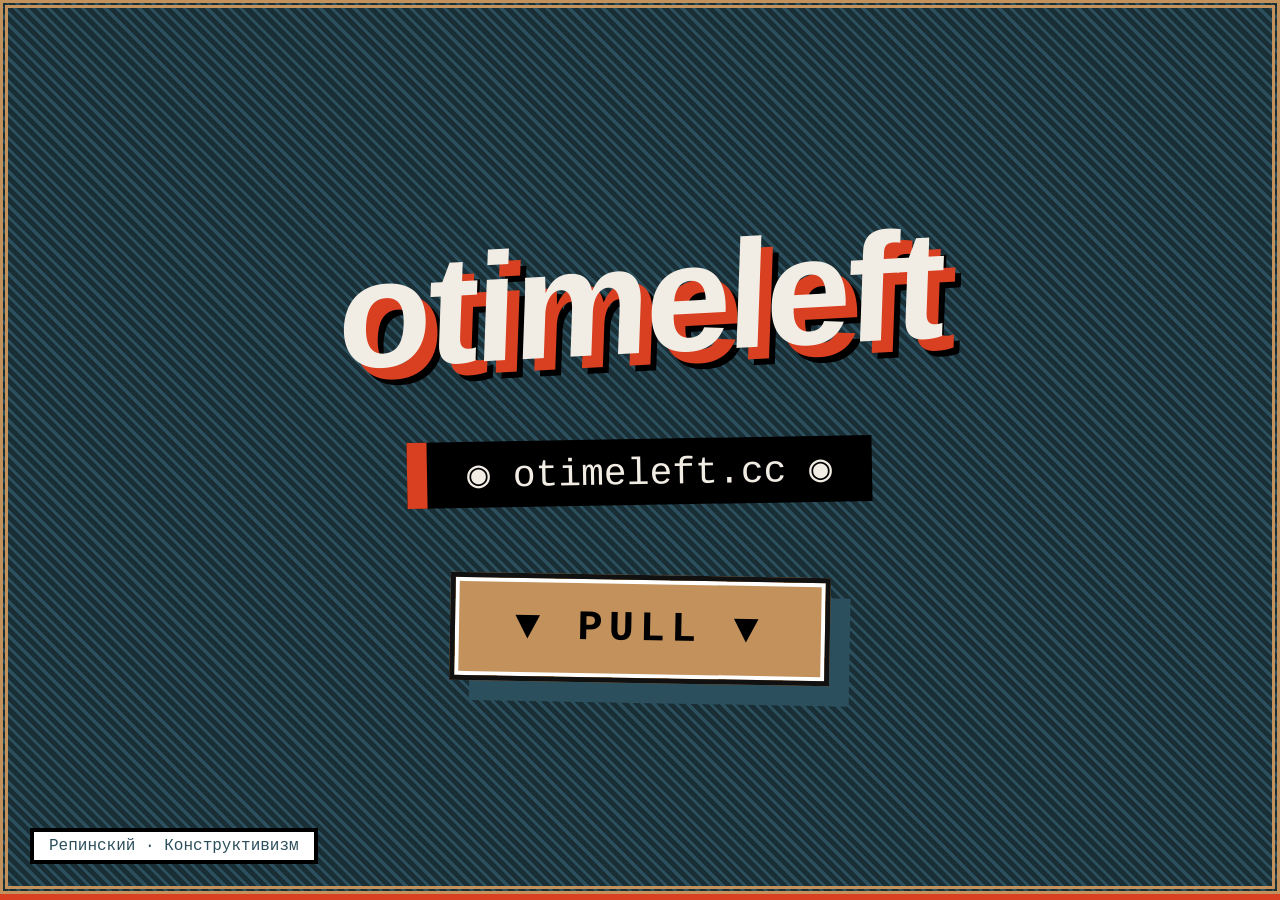
==== index.html @ 4366f071 "init():basic template, debug reject" ====
<!DOCTYPE html>
<html lang="en">
<head>
    <meta charset="UTF-8">
    <meta name="viewport" content="width=device-width, initial-scale=1.0">
    <title>otimeleft </title>
    <style>
        * {
            margin: 0;
            padding: 0;
            box-sizing: border-box;
        }

        body {
            background: #0b0b0b;
            font-family: 'Akkurat Mono', 'Courier New', Courier, monospace;
            overflow: hidden;
            height: 100vh;
            width: 100vw;
        }

        /* ---------- 前置卷帘 (不变) ---------- */
        .curtain {
            position: fixed;
            top: 0;
            left: 0;
            width: 100vw;
            height: 100vh;
            background: #1d1d1d;
            z-index: 200;
            display: flex;
            flex-direction: column;
            justify-content: flex-end;
            align-items: center;
            transition: transform 0.9s cubic-bezier(0.8, 0, 0.2, 1);
            transform: translateY(0);
            box-shadow: 0 -20px 30px rgba(0,0,0,0.7);
            border-bottom: 6px solid #d93f21;
        }

        .curtain.rolled {
            transform: translateY(calc(150vh - 140px));
        }

        .curtain.rolled .curtain-content {
            opacity: 0;
            pointer-events: none;
        }

        .curtain.rolled .grip-tab {
            opacity: 1;
            transform: translateY(-20px) scale(1);
        }

        .curtain-content {
            width: 100%;
            height: 100%;
            background: #1d1d1d;
            display: flex;
            flex-direction: column;
            justify-content: center;
            align-items: center;
            transition: opacity 0.3s;
            background-image: repeating-linear-gradient(45deg, #2b4f5c 0px, #2b4f5c 3px, #1a2e36 3px, #1a2e36 8px);
            border: 8px double #c2915c;
        }

        .curtain-logo {
            font-size: 12vw;
            font-weight: 900;
            color: #f2ede4;
            text-shadow: 12px 12px 0 #d93f21, 18px 18px 0 #000;
            letter-spacing: -4px;
            transform: rotate(-3deg) skewX(-5deg);
            margin-bottom: 30px;
            font-family: 'Impact', sans-serif;
        }

        .pull-button {
            background: #c2915c;
            border: 5px solid #111;
            padding: 25px 60px;
            font-size: 42px;
            font-weight: 900;
            color: #000;
            cursor: pointer;
            box-shadow: 20px 20px 0 #2b4f5c, 0 0 0 4px #fff inset;
            transform: rotate(1deg);
            transition: all 0.2s;
            font-family: 'Courier New', monospace;
            letter-spacing: 6px;
            margin-top: 50px;
        }

        .pull-button:hover {
            background: #d93f21;
            box-shadow: 10px 10px 0 #000, 0 0 0 4px #c2915c inset;
            transform: rotate(-1deg) scale(1.02);
            color: #fff;
        }

        .grip-tab {
            position: absolute;
            bottom: 0;
            left: 50%;
            transform: translateX(-50%) translateY(50%) scale(0.9);
            background: #d93f21;
            color: #111;
            font-size: 28px;
            font-weight: 900;
            padding: 20px 50px;
            border: 4px solid #fff;
            border-bottom: none;
            border-radius: 40px 40px 0 0;
            letter-spacing: 6px;
            box-shadow: 0 -10px 0 #000;
            cursor: pointer;
            transition: 0.2s;
            opacity: 0;
            pointer-events: none;
            z-index: 250;
            text-transform: uppercase;
        }

        .curtain.rolled .grip-tab {
            opacity: 1;
            pointer-events: auto;
        }

        .grip-tab:hover {
            background: #fff;
            color: #000;
            padding-bottom: 30px;
        }

        /* ---------- 主网站：四屏 + 强烈分割引子 ---------- */
        .main-site {
            height: 100vh;
            width: 100vw;
            position: relative;
            overflow: hidden;
            background: #0b0b0b;
            opacity: 0;
            transition: opacity 0.5s ease 0.3s;
            pointer-events: none;
        }

        .main-site.unlocked {
            opacity: 1;
            pointer-events: auto;
        }

        /* 四象限滚动容器 */
        .quadrant-container {
            display: grid;
            grid-template-columns: 50% 50%;
            grid-template-rows: 50% 50%;
            width: 200vw;
            height: 200vh;
            position: absolute;
            top: 0;
            left: 0;
            transition: transform 0.7s cubic-bezier(0.23, 1, 0.32, 1);
            will-change: transform;
        }

        /* 每个象限 - 现在保留完整海报的底纹，但添加巨大裂口引子 */
        .quadrant {
            width: 100vw;
            height: 100vh;
            position: relative;
            overflow: hidden;
            background: #f2ede4;  /* 统一底纸 */
        }

        /* 让四个象限拼起来是一整张海报——但通过裂口和引子强化分割 */
        .quadrant::before {
            content: '';
            position: absolute;
            top: 0;
            left: 0;
            width: 100%;
            height: 100%;
            background: radial-gradient(circle at 30% 40%, rgba(201,120,70,0.1) 0%, transparent 60%);
            pointer-events: none;
            z-index: 2;
        }

        /* 巨大的分割引线：每个象限的边缘带有撕裂/金属引子 */
        .split-teaser {
            position: absolute;
            font-weight: 900;
            color: #000;
            background: #fff;
            border: 4px solid #d93f21;
            padding: 12px 24px;
            font-size: 36px;
            z-index: 60;
            box-shadow: 12px 12px 0 #2b4f5c;
            transform: rotate(-3deg);
            letter-spacing: 4px;
            white-space: nowrap;
            pointer-events: none;
            mix-blend-mode: hard-light;
        }

        /* 四个角落的引子文字 —— 明确"这是一块碎片" */
        .teaser-tl { top: 20px; left: 20px; background: #c2915c; color: #000; border-color: #000; }
        .teaser-tr { top: 20px; right: 20px; background: #2b4f5c; color: #fff; border-color: #d93f21; transform: rotate(2deg); }
        .teaser-bl { bottom: 20px; left: 20px; background: #d93f21; color: #fff; border-color: #000; transform: rotate(-5deg); }
        .teaser-br { bottom: 20px; right: 20px; background: #000; color: #f2ede4; border-color: #c2915c; transform: rotate(4deg); }

        /* 每个象限的“引子”拨片 —— 可交互组件 */
        .interact-panel {
            position: absolute;
            width: 90px;
            height: 90px;
            background: #d93f21;
            border: 4px solid #111;
            transform: rotate(15deg);
            z-index: 100;
            cursor: pointer;
            transition: all 0.2s ease;
            box-shadow: 8px 8px 0 #000;
            display: flex;
            align-items: center;
            justify-content: center;
            font-size: 44px;
            font-weight: 900;
            color: #fff;
            text-shadow: 2px 2px 0 #000;
        }

        .interact-panel:hover {
            transform: rotate(0deg) scale(1.2);
            background: #fff;
            color: #d93f21;
            border-color: #d93f21;
            box-shadow: 0 0 0 6px #000;
        }

        .panel-tl { top: 33%; left: 10%; }
        .panel-tr { top: 11%; right: 15%; }
        .panel-bl { bottom: 25%; left: 20%; }
        .panel-br { bottom: 50%; right: 10%; }

        /* 每个象限内放置完整海报元素，但刻意让它们跨越边界——被分割线截断，强化整体感 */
        .full-poster-bg {
            position: absolute;
            top: -20px;
            left: -30px;
            width: calc(100% + 60px);
            height: calc(100% + 40px);
            background: #f2ede4;
            z-index: 1;
            opacity: 0.95;
        }

        /* 复用原几何块并让它们穿透边界 */
        .struct-global {
            position: absolute;
            background: #c2915c;
            width: 500px;
            height: 500px;
            top: -150px;
            right: -200px;
            transform: rotate(25deg);
            border: 8px solid #201e1a;
            z-index: 5;
            mix-blend-mode: multiply;
        }

        .struct-global2 {
            position: absolute;
            background: #2b4f5c;
            width: 600px;
            height: 180px;
            bottom: 100px;
            left: -250px;
            transform: skewX(-30deg) rotate(8deg);
            border: 6px solid #000;
            z-index: 5;
            opacity: 0.8;
        }

        .struct-global3 {
            position: absolute;
            background: #d93f21;
            width: 350px;
            height: 350px;
            bottom: 200px;
            right: 50px;
            transform: rotate(45deg) scaleX(0.8);
            border: 10px double #111;
            z-index: 5;
        }

        /* 大分割线 —— 十字交叉将四象限物理割开，但视觉上它们是一体的 */
        .giant-split-x {
            position: absolute;
            top: 50%;
            left: 0;
            width: 100%;
            height: 14px;
            background: #000;
            transform: translateY(-50%);
            border-top: 6px solid #d93f21;
            border-bottom: 6px solid #d93f21;
            z-index: 80;
            box-shadow: 0 0 0 4px #fff, 0 0 0 8px #000;
            pointer-events: none;
        }

        .giant-split-y {
            position: absolute;
            top: 0;
            left: 50%;
            width: 14px;
            height: 100%;
            background: #000;
            transform: translateX(-50%);
            border-left: 6px solid #d93f21;
            border-right: 6px solid #d93f21;
            z-index: 80;
            box-shadow: 0 0 0 4px #fff, 0 0 0 8px #000;
            pointer-events: none;
        }

        /* 每个象限再添加自己的交互反馈区域 */
        .quadrant {
            outline: 4px solid rgba(0,0,0,0.2);
            outline-offset: -4px;
        }

        /* 金属螺钉 (大量增加随性) */
        .screw-many {
            position: absolute;
            width: 18px;
            height: 18px;
            background: #777;
            border: 2px solid #111;
            transform: rotate(45deg);
            z-index: 70;
            box-shadow: 0 0 0 2px #fff;
        }

        /* 随性构成元素：飘带、斜线、数字 */
        .random-stripe {
            position: absolute;
            background: repeating-linear-gradient(45deg, #000, #000 10px, #fff 10px, #fff 20px);
            width: 300px;
            height: 30px;
            transform: rotate(30deg);
            border: 4px solid #d93f21;
            z-index: 25;
        }

        .random-stripe2 {
            background: repeating-linear-gradient(135deg, #2b4f5c, #2b4f5c 12px, #c2915c 12px, #c2915c 24px);
            width: 500px;
            height: 40px;
            transform: rotate(-15deg);
            border: 3px solid #000;
        }

        /* 导航提示 */
        .nav-hint {
            position: fixed;
            bottom: 20px;
            right: 20px;
            background: #000;
            color: #fff;
            padding: 12px 24px;
            font-size: 24px;
            border: 3px solid #d93f21;
            z-index: 150;
            font-weight: 900;
            transform: skewX(-6deg);
            box-shadow: 6px 6px 0 #c2915c;
        }

        /* 点击交互后弹出的临时信息 */
        .interact-toast {
            position: fixed;
            top: 50%;
            left: 50%;
            transform: translate(-50%, -50%);
            background: #000;
            color: #fff;
            font-size: 40px;
            padding: 30px 60px;
            border: 8px solid #d93f21;
            z-index: 300;
            display: none;
            font-weight: 900;
            text-align: center;
            box-shadow: 30px 30px 0 #c2915c;
            border-radius: 0;
            letter-spacing: 4px;
        }
    </style>
</head>
<body>

<!-- 前置卷帘 (同上) -->
<div class="curtain" id="curtain">
    <div class="curtain-content">
        <div class="curtain-logo"><span>otimeleft</span></div>
        <div style="font-size:38px; color:#f2ede4; margin:20px; background:#000; padding:10px 40px; border-left:20px solid #d93f21; transform:rotate(-1deg);">◉ otimeleft.cc ◉</div>
        <div class="pull-button" id="unlockBtn">▼ PULL ▼</div>
        <div style="position:absolute; bottom:30px; left:30px; color:#2b4f5c; font-size:px; background:#fff; padding:5px 15px; border:4px solid #000;">Репинский · Конструктивизм</div>
    </div>
</div>


<div class="main-site" id="mainSite">



    <!-- 四象限滚动容器 (内部包含完整海报的延伸，但被分割线裁切，形成整体裂开感) -->
    <div class="quadrant-container" id="quadrantContainer">
        <!-- 左上 Q1 (含有店名、官网的大部，但延伸到右上去) -->
    <!-- 四个引子文字 (裂片标识) -->
    <div class="split-teaser teaser-tl">           </div>
    <div class="split-teaser teaser-tr"></div>
    <div class="split-teaser teaser-bl"></div>
    <div class="split-teaser teaser-br"></div>

    <!-- 随性构成元素 (大量增加, 穿透各个象限) 这些元素会跨域，增强整体感 -->
    <div class="random-stripe" style="top: 200px; left: 100px;"></div>
    <div class="random-stripe" style="top: 70%; left: 60%; width: 400px; background: repeating-linear-gradient(45deg, #d93f21, #d93f21 15px, #000 15px, #000 30px);"></div>

    <!-- 散布螺钉 -->
    <div class="screw-many" style="top: 15%; left: 25%;"></div>
    <div class="screw-many" style="top: 80%; left: 70%;"></div>
    <div class="screw-many" style="top: 45%; left: 10%;"></div>
    <div class="screw-many" style="top: 30%; right: 15%;"></div>
    <div class="screw-many" style="bottom: 20%; left: 40%;"></div>
    <div class="screw-many" style="bottom: 60%; right: 30%;"></div>
        <div class="quadrant" id="q1">
            <!-- 全局几何块穿透 (与整体一致) -->
            <div class="struct-global"></div>
            <div class="struct-global2"></div>
            <div class="struct-global3"></div>
            <!-- 内容: 店名巨大，冲出边界 -->
            <div style="position: absolute; top: 80px; left: 60px; font-size: 130px; font-weight: 900; line-height: 0.8; text-shadow: 12px 12px 0 #c2915c; z-index: 30; color: #1b1b1b; transform: rotate(-1deg);">o<span style="background:#000; color:#f2ede4; padding:0 20px; border-right:10px solid #d93f21;">time</span>left</div>
            <div style="position: absolute; top: 280px; left: 100px; font-size: 48px; background: #111; color: #e3dac9; padding: 8px 24px; border-left: 20px solid #d93f21; box-shadow: 18px 18px 0 #2b4f5c; z-index: 30; transform: rotate(-1deg);">◉ otimeleft.cc ◉</div>

            <!-- 交互组件1: 拨片+点击反馈 -->
            <div class="interact-panel panel-tl" data-quad="1">🐇</div>
        </div>
        <!-- 右上 Q2 (价格优惠、物联网方案) -->
        <div class="quadrant" id="q2">
            <div class="struct-global" style="top: -80px; left: -150px;"></div>
            <div class="struct-global2" style="bottom: 50px; right: -300px;"></div>
            <div style="position: absolute; top: 150px; right: 80px; background: #e8dbc6; border: 6px solid #000; padding: 40px; box-shadow: 25px 25px 0 #1a2e36; z-index: 30; transform: rotate(2deg);">
                <div style="font-size: 60px; background: #fff; border: 4px solid #d93f21; padding: 10px; display: inline-block;">价格面议</div>
                <div style="font-size: 40px; margin: 20px 0; background: #000; color:#fff; padding: 15px;">学生 -30%</div>
            </div>
            <div style="position: absolute; bottom: 200px; left: 50px; font-size: 60px; background: #2b4f5c; color:#fff; padding: 25px; border: 6px solid #000; transform: skewX(-8deg); box-shadow: 15px 15px 0 #000; z-index: 30;">物联网方案</div>
            <div class="interact-panel panel-tr" data-quad="2"></div>
        </div>
        <!-- 左下 Q3 (文章指导、前端设计、行业报告) -->
        <div class="quadrant" id="q3">
            <div class="struct-global3" style="top: 50px; left: -30px;"></div>
            <div style="position: absolute; bottom: 250px; left: 80px; display: flex; gap: 20px; border: 8px solid #000; background: #f2ede4; padding: 30px; z-index: 30; transform: rotate(-2deg);">
                <div style="font-size:48px; border-left:12px solid #d93f21; background:#fff; padding:10px;">文章指导</div>
                <div style="font-size:48px; background:#d93f21; color:#fff; padding:10px;">物联网</div>
                <div style="font-size:48px; background:#000; color:#fff; padding:10px;">前端设计</div>
            </div>
            <div style="position: absolute; top: 200px; right: 30px; font-size: 70px; background: #c2915c; color: #000; padding: 25px 50px; border: 8px solid #111; transform: rotate(3deg); box-shadow: -20px 20px 0 #1f1f1f; z-index: 30;">行业报告</div>
            <div class="interact-panel panel-bl" data-quad="3">✧</div>
        </div>
        <!-- 右下 Q4 (高效回复、24h、专业团队) -->
        <div class="quadrant" id="q4">
            <div class="struct-global2" style="top: 200px; right: -100px;"></div>
            <div style="position: absolute; bottom: 150px; right: 80px; background: #fff; border-right: 20px solid #d93f21; border-left: 10px solid #2b4f5c; padding: 35px; transform: rotate(-2deg); box-shadow: 18px 18px 0 #000; z-index: 30;">
                <span style="background:#000; color:#fff; font-size:48px; padding:8px;">otimeleft.cc</span>
                <span style="font-size:70px; margin-left:20px;">tuz</span>
            </div>
            <div style="position: absolute; top: 150px; left: 40px; background: #fff; border: 6px solid; padding: 15px 30px; font-size: 50px; transform: rotate(8deg); box-shadow: -12px 12px 0 #2b4f5c;">24H ONLINE</div>
            <div style="position: absolute; top: 400px; left: 200px; font-size: 45px; background: #000; color:#fff; padding:15px; border:4px solid #c2915c;">专业团队</div>
            <div class="interact-panel panel-br" data-quad="4">⌘</div>
        </div>
    </div>

    <!-- 交互提示浮层 -->
    <div class="nav-hint">←  ↕ →</div>
</div>

<!-- 全局toast (交互反馈) -->
<div class="interact-toast" id="globalToast">⚡ 裂片激活 ⚡</div>

<script>
(function() {
    // ==================== 反开发者工具混淆层 ====================

    // 1. 检测开发者工具打开（基于debugger性能检测）
    let devToolsOpen = false;
    const devToolsCheckInterval = setInterval(() => {
        const start = performance.now();
        debugger; // 如果开发者工具打开，这里会暂停导致时间显著变长
        const end = performance.now();
        if (end - start > 100) {
            if (!devToolsOpen) {
                devToolsOpen = true;
                triggerDevToolsAction('open');
            }
        } else {
            if (devToolsOpen) {
                devToolsOpen = false;
                triggerDevToolsAction('close');
            }
        }
    }, 1000);

    // 2. 检测控制台输出/函数重写
    const originalConsole = {
        log: console.log,
        info: console.info,
        warn: console.warn,
        error: console.error,
        dir: console.dir,
        table: console.table
    };

    // 重写console方法，返回混淆数据
    Object.keys(originalConsole).forEach(method => {
        console[method] = function(...args) {
            // 如果是开发者自己用console，可以通过某个标记跳过
            if (window.__DEV_MODE__) {
                originalConsole[method].apply(console, args);
                return;
            }

            // 返回随机混淆数据
            const fakeData = generateFakeData();
            originalConsole[method].call(console,
                '%c[HACKASAT PROTECTED]',
                'color: #d93f21; font-weight: bold;',
                ...args,
                '\n↳ 实际返回:', fakeData
            );
            return fakeData;
        };
    });

    // 3. 检测DOM断点/元素审查
    const elementCheckInterval = setInterval(() => {
        // 检测元素属性是否被修改（通过比较快照）
        const criticalElements = [
            { id: 'curtain', props: ['className'] },
            { id: 'mainSite', props: ['className'] },
            { class: 'interact-panel', props: ['innerHTML', 'onclick'] }
        ];

        checkElementIntegrity(criticalElements);
    }, 2000);

    // 4. 右键菜单劫持 + 显示假菜单
    document.addEventListener('contextmenu', (e) => {
        e.preventDefault();
        showFakeContextMenu(e.clientX, e.clientY);
    });

    // 5. 检测键盘快捷键（F12, Ctrl+Shift+I, Ctrl+Shift+J, Ctrl+U）
    document.addEventListener('keydown', (e) => {
        // F12
        if (e.key === 'F12') {
            e.preventDefault();
            triggerAntiDebug();
        }

        // Ctrl+Shift+I / Ctrl+Shift+J
        if (e.ctrlKey && e.shiftKey && (e.key === 'I' || e.key === 'J')) {
            e.preventDefault();
            triggerAntiDebug();
        }

        // Ctrl+U (查看源码)
        if (e.ctrlKey && e.key === 'u') {
            e.preventDefault();
            showFakeSource();
        }

        // Ctrl+Shift+C (检查元素)
        if (e.ctrlKey && e.shiftKey && e.key === 'C') {
            e.preventDefault();
            showFakeInspector();
        }
    });

    // 6. 检测窗口大小变化（开发者工具独立窗口常见）
    let lastWidth = window.innerWidth;
    let lastHeight = window.innerHeight;

    window.addEventListener('resize', () => {
        const widthDiff = Math.abs(window.innerWidth - lastWidth);
        const heightDiff = Math.abs(window.innerHeight - lastHeight);

        // 如果变化量很小且不成比例，可能是开发者工具打开了
        if ((widthDiff < 50 && heightDiff > 100) ||
            (heightDiff < 50 && widthDiff > 100)) {
            triggerDevToolsAction('resize-detected');
        }

        lastWidth = window.innerWidth;
        lastHeight = window.innerHeight;
    });

    // 7. 检测Function.toString监控
    const originalToString = Function.prototype.toString;
    Function.prototype.toString = function() {
        const funcName = this.name;
        // 如果是敏感函数，返回混淆信息
        if (['unlockSite', 'updateTransform', 'checkElementIntegrity'].includes(funcName)) {
            return 'function ' + funcName + '() { [native code] }';
        }
        return originalToString.call(this);
    };

    // 8. 动态重命名/混淆关键变量
    const keyMap = new WeakMap();
    const obfuscateKey = (obj, key) => {
        const fakeKey = '_' + Math.random().toString(36).substr(2, 9);
        keyMap.set(obj, { [fakeKey]: obj[key] });
        Object.defineProperty(obj, fakeKey, {
            get: () => keyMap.get(obj)[fakeKey],
            set: (val) => { keyMap.get(obj)[fakeKey] = val; }
        });
        return fakeKey;
    };

    // ==================== 辅助函数 ====================

    function generateFakeData() {
        const fakePatterns = [
            { flag: 'flag{this_is_not_real}' },
            { key: '0x7e6d6f6f6e' },
            [ '0xdead', '0xbeef', '0xcafe' ],
            '{ encrypted: true, data: "..." }'
        ];
        return fakePatterns[Math.floor(Math.random() * fakePatterns.length)];
    }

    function triggerDevToolsAction(action) {
        // 混淆DOM结构
        document.body.style.filter = 'blur(3px)';

        // 显示假toast
        const fakeToast = document.createElement('div');
        fakeToast.style.cssText = `
            position: fixed;
            top: 50%;
            left: 50%;
            transform: translate(-50%, -50%);
            background: #000;
            color: #d93f21;
            padding: 20px;
            border: 4px solid #d93f21;
            z-index: 10000;
            font-family: monospace;
            font-size: 24px;
        `;
        fakeToast.innerHTML = '🔒 DEVTOOLS DETECTED<br>ACTIVATING DECOY PROTOCOL';
        document.body.appendChild(fakeToast);

        setTimeout(() => {
            fakeToast.remove();
            document.body.style.filter = '';
        }, 2000);

        // 随机交换一些元素的内容
        scrambleContent();
    }

    function triggerAntiDebug() {
        // 无限debugger
        const interval = setInterval(() => {
            debugger;
        }, 100);

        // 显示警告
        alert('>.o');

        setTimeout(() => clearInterval(interval), 5000);
    }

    function showFakeContextMenu(x, y) {
        const menu = document.createElement('div');
        menu.style.cssText = `
            position: fixed;
            top: ${y}px;
            left: ${x}px;
            background: #1d1d1d;
            border: 3px solid #d93f21;
            padding: 10px 0;
            z-index: 10001;
            font-family: 'Courier New', monospace;
            min-width: 200px;
            box-shadow: 10px 10px 0 #000;
        `;

        const items = [
            '🔒 Inspect (locked)',
            '🔒 View Source (encrypted)',
            '🔒 Save As... (decoy)',
            '🔒 Print (jammed)',
            '---',
            '⚡ HackASat CTF 2024'
        ];

        items.forEach(item => {
            if (item === '---') {
                menu.appendChild(document.createElement('hr'));
            } else {
                const div = document.createElement('div');
                div.style.cssText = `
                    padding: 8px 20px;
                    color: ${item.includes('🔒') ? '#666' : '#d93f21'};
                    cursor: ${item.includes('🔒') ? 'not-allowed' : 'pointer'};
                    border-left: 4px solid transparent;
                `;
                div.textContent = item;
                div.onmouseover = () => {
                    div.style.background = '#333';
                    div.style.borderLeftColor = '#d93f21';
                };
                div.onmouseout = () => {
                    div.style.background = '';
                    div.style.borderLeftColor = 'transparent';
                };
                if (!item.includes('🔒')) {
                    div.onclick = () => {
                        alert('🚀 Welcome to HackASat 2024 Training!\nFlag is hidden in plain sight...');
                        menu.remove();
                    };
                }
                menu.appendChild(div);
            }
        });

        document.body.appendChild(menu);

        // 点击其他地方关闭
        setTimeout(() => {
            document.addEventListener('click', function closeMenu() {
                menu.remove();
                document.removeEventListener('click', closeMenu);
            });
        }, 100);
    }

    function showFakeSource() {
        const fakeSource = `
<!-- HackASat 2024 - Training Grounds -->
<!-- This is NOT the real source -->
<!-- Real content is XOR encrypted in memory -->
<!DOCTYPE html>
<html>
<head>
    <title>DECOY - NOT REAL</title>
    <meta name="flag" content="flag{this_is_a_decoy}">
</head>
<body>
    <div class="fake-content">
        <!-- You won't find anything here -->
        <!-- Try harder ;) -->
    </div>
</body>
</html>`;

        const newWindow = window.open('about:blank');
        newWindow.document.write(fakeSource);
    }

    function showFakeInspector() {
        alert('>-0');
        console.log('%c🔍 Inspecting...', 'color: #d93f21', {
            element: 'div.honeypot',
            classes: ['decoy', 'trap'],
            attributes: {
                'data-flag': 'flag{not_here}',
                'style': 'display: none'
            }
        });
    }

    function scrambleContent() {
        // 随机交换一些拨片的位置
        const panels = document.querySelectorAll('.interact-panel');
        if (panels.length >= 2) {
            const tempHTML = panels[0].innerHTML;
            panels[0].innerHTML = panels[1].innerHTML;
            panels[1].innerHTML = tempHTML;

            const tempQuad = panels[0].getAttribute('data-quad');
            panels[0].setAttribute('data-quad', panels[1].getAttribute('data-quad'));
            panels[1].setAttribute('data-quad', tempQuad);
        }
    }

    function checkElementIntegrity(elements) {
        // 这里可以添加元素完整性检查逻辑
        // 如果发现被修改，触发反击
    }

    // 9. 隐藏真实函数名（通过IIFE包装）
    const hiddenFunctions = {
        realUnlock: unlockSite,
        realUpdate: updateTransform
    };

    // 重写函数名
    window.unlockSite = function() {
        // 调用前检查环境
        if (devToolsOpen) {
            showFakeToast('🔒 Unlock blocked - devtools detected');
            return;
        }
        hiddenFunctions.realUnlock();
    };

    // 10. 添加蜜罐元素
    function addHoneypotElements() {
        const honeypot = document.createElement('div');
        honeypot.style.cssText = 'display: none;';
        honeypot.setAttribute('data-flag', 'flag{this_is_a_trap}');
        honeypot.setAttribute('data-clue', 'base64:ZmFrZV9jbHVl');
        document.body.appendChild(honeypot);

        // 在控制台输出假的线索
        console.log('%c[DEBUG] Found hidden element:', 'color: #00ff00', honeypot);
    }

    // 初始化蜜罐
    addHoneypotElements();

    // ==================== 原始代码保留 ====================
    // 你的原有代码保持不变，但函数名可能被重写

    const curtain = document.getElementById('curtain');
    const mainSite = document.getElementById('mainSite');
    const unlockBtn = document.getElementById('unlockBtn');
    const gripTab = document.getElementById('gripTab');
    const container = document.getElementById('quadrantContainer');
    const toast = document.getElementById('globalToast');

    let currentView = 0;
    const positions = [
        { x: 0, y: 0 },
        { x: -100, y: 0 },
        { x: 0, y: -100 },
        { x: -100, y: -100 }
    ];

    function updateTransform(index) {
        const pos = positions[index];
        container.style.transform = `translate(${pos.x}vw, ${pos.y}vh)`;
    }

    // 键盘导航 - 包装一层以检查
    window.addEventListener('keydown', (e) => {
        if (devToolsOpen) {
            e.preventDefault();
            return;
        }
        if (!mainSite.classList.contains('unlocked')) return;
        if (e.key.startsWith('Arrow')) e.preventDefault();
        let next = currentView;
        if (e.key === 'ArrowRight' && currentView === 0) next = 1;
        else if (e.key === 'ArrowLeft' && currentView === 1) next = 0;
        else if (e.key === 'ArrowDown' && currentView === 0) next = 2;
        else if (e.key === 'ArrowUp' && currentView === 2) next = 0;
        else if (e.key === 'ArrowDown' && currentView === 1) next = 3;
        else if (e.key === 'ArrowUp' && currentView === 3) next = 1;
        else if (e.key === 'ArrowRight' && currentView === 2) next = 3;
        else if (e.key === 'ArrowLeft' && currentView === 3) next = 2;
        if (next !== currentView) {
            currentView = next;
            updateTransform(currentView);
        }
    });

    // 触摸滑动
    let touchStartX, touchStartY;
    window.addEventListener('touchstart', (e) => {
        if (devToolsOpen) return;
        if (!mainSite.classList.contains('unlocked')) return;
        touchStartX = e.touches[0].clientX;
        touchStartY = e.touches[0].clientY;
    }, {passive: false});

    window.addEventListener('touchend', (e) => {
        if (devToolsOpen) return;
        if (!mainSite.classList.contains('unlocked') || touchStartX === undefined) return;
        const dx = e.changedTouches[0].clientX - touchStartX;
        const dy = e.changedTouches[0].clientY - touchStartY;
        const absX = Math.abs(dx);
        const absY = Math.abs(dy);
        if (Math.max(absX, absY) < 30) return;

        let next = currentView;
        if (absX > absY) {
            if (dx > 0 && currentView === 1) next = 0;
            else if (dx < 0 && currentView === 0) next = 1;
            else if (dx > 0 && currentView === 3) next = 2;
            else if (dx < 0 && currentView === 2) next = 3;
        } else {
            if (dy > 0 && currentView === 2) next = 0;
            else if (dy < 0 && currentView === 0) next = 2;
            else if (dy > 0 && currentView === 3) next = 1;
            else if (dy < 0 && currentView === 1) next = 3;
        }
        if (next !== currentView) {
            currentView = next;
            updateTransform(currentView);
        }
    }, {passive: false});

    // 解锁 - 使用隐藏函数
    function unlockSite() {
        if (devToolsOpen) {
            showFakeToast('🔒 Anti-debug active');
            return;
        }
        curtain.classList.add('rolled');
        mainSite.classList.add('unlocked');
        currentView = 0;
        updateTransform(0);
    }

    unlockBtn.addEventListener('click', unlockSite);
    gripTab.addEventListener('click', () => {
        if (curtain.classList.contains('rolled')) {
            curtain.classList.remove('rolled');
            mainSite.classList.remove('unlocked');
        }
    });

    // 交互组件: 点击每个象限的拨片显示toast
    const panels = document.querySelectorAll('.interact-panel');
    panels.forEach(p => {
        p.addEventListener('click', (e) => {
            if (devToolsOpen) {
                showFakeToast('🕵️ Monitoring detected');
                return;
            }
            const quad = e.target.getAttribute('data-quad');
            toast.style.display = 'flex';
            toast.innerHTML = `裂片 ${quad} 激活 ⚡<br> <span style="font-size:28px;">otimeleft.cc</span>`;
            setTimeout(() => {
                toast.style.display = 'none';
            }, 1200);
        });
    });

    updateTransform(0);

    // 额外随性：双击空白也出彩蛋
    document.querySelectorAll('.quadrant').forEach(q => {
        q.addEventListener('dblclick', (e) => {
            if (devToolsOpen) return;
            toast.style.display = 'flex';
            toast.innerHTML = `⚡ 结构主义裂片 ⚡ <br> ◉ otimeleft.cc`;
            setTimeout(() => {
                toast.style.display = 'none';
            }, 1000);
        });
    });

    // 辅助显示假toast
    function showFakeToast(message) {
        const fakeToast = document.createElement('div');
        fakeToast.style.cssText = `
            position: fixed;
            top: 50%;
            left: 50%;
            transform: translate(-50%, -50%);
            background: #000;
            color: #d93f21;
            padding: 20px 40px;
            border: 4px solid #d93f21;
            z-index: 10000;
            font-family: 'Courier New', monospace;
            font-size: 24px;
            box-shadow: 15px 15px 0 #000;
        `;
        fakeToast.textContent = message;
        document.body.appendChild(fakeToast);
        setTimeout(() => fakeToast.remove(), 1500);
    }
})();

</script>
</body>
</html>
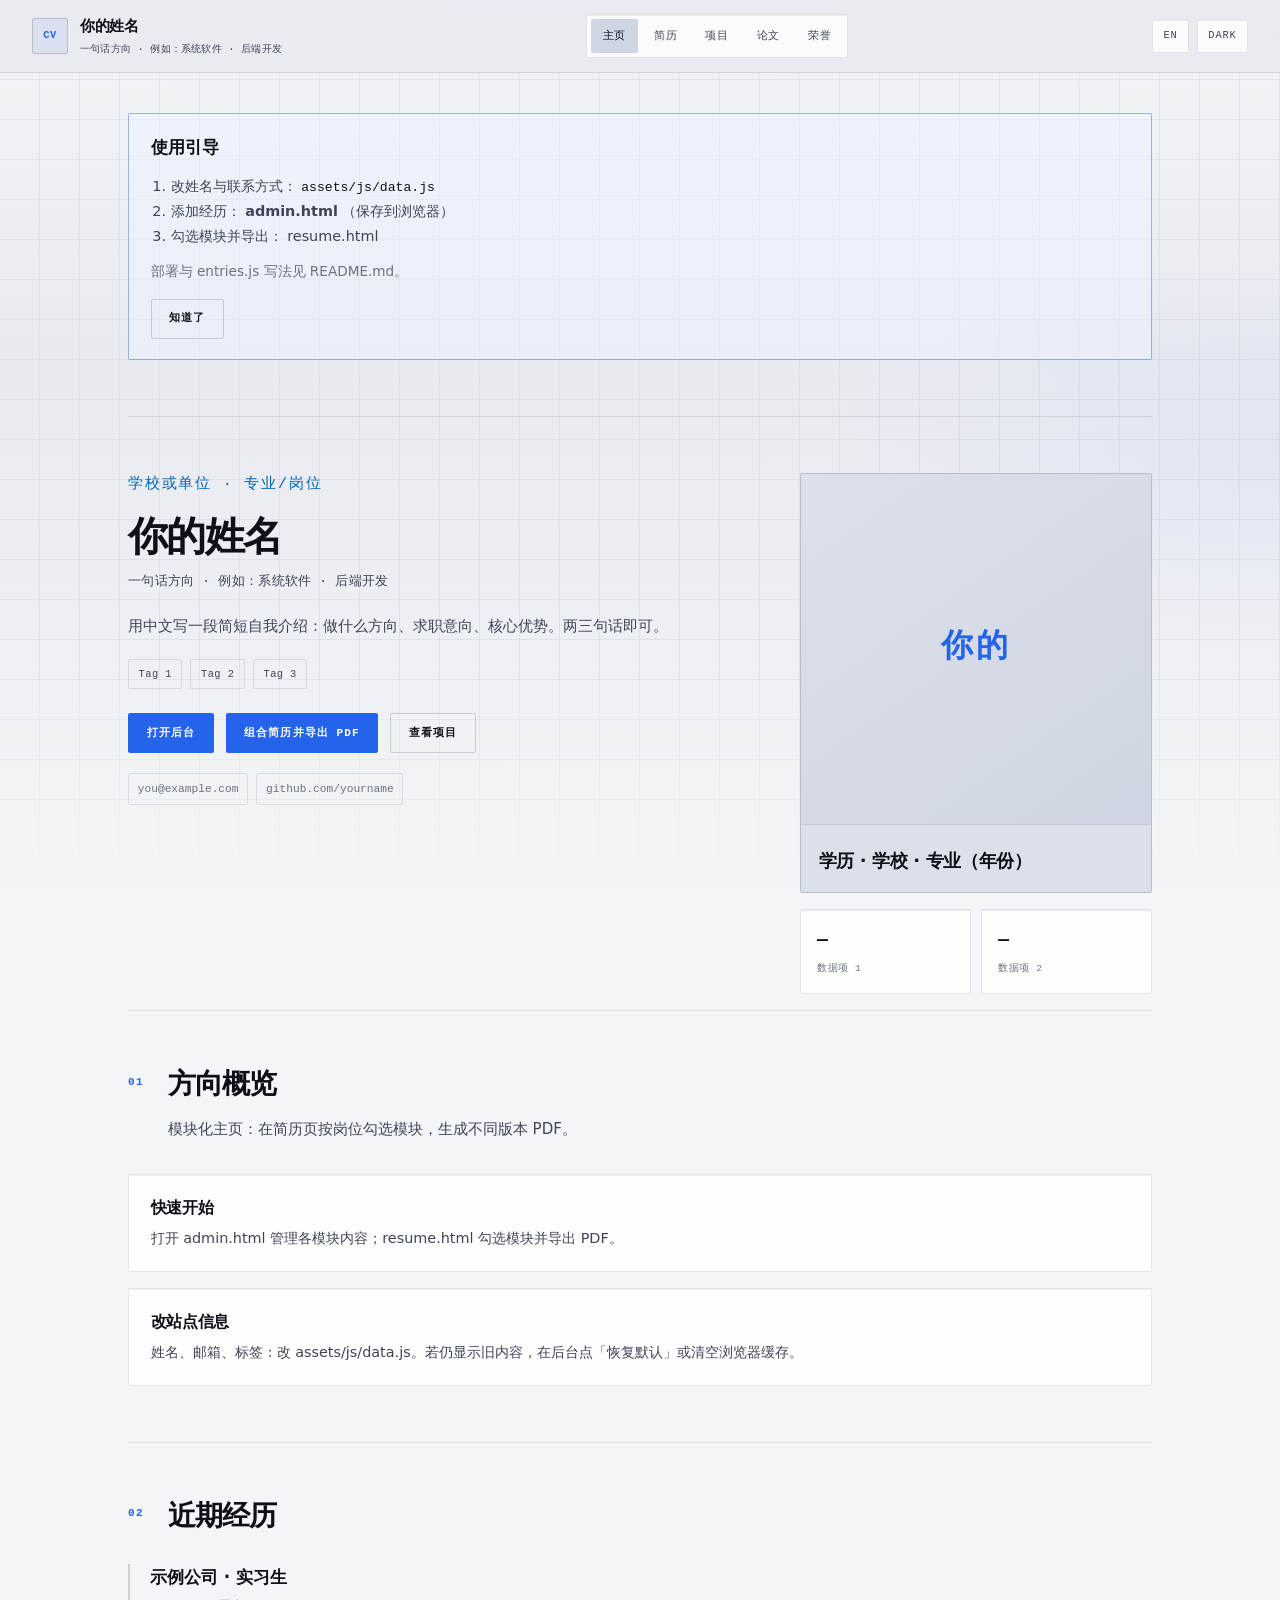
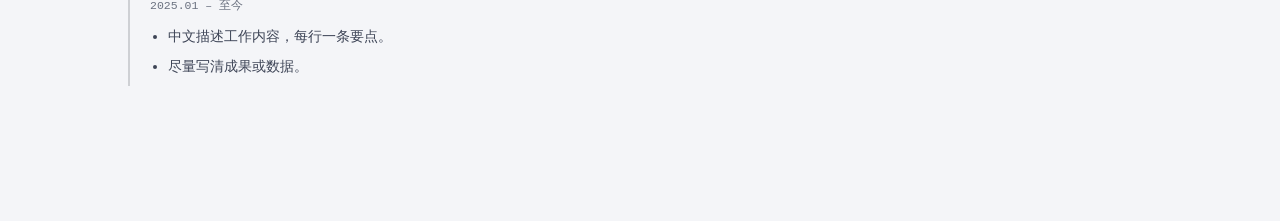
==== commit c32ef8aa: "CV_editor" ====
--- a/index.html
+++ b/index.html
@@ -1,997 +1,22 @@
-<!DOCTYPE html>
-<html lang="en">
-<head>
-    <meta charset="UTF-8">
-    <meta name="viewport" content="width=device-width, initial-scale=1.0">
-    <title>otimeleft </title>
-    <style>
-        * {
-            margin: 0;
-            padding: 0;
-            box-sizing: border-box;
-        }
-
-        body {
-            background: #0b0b0b;
-            font-family: 'Akkurat Mono', 'Courier New', Courier, monospace;
-            overflow: hidden;
-            height: 100vh;
-            width: 100vw;
-        }
-
-        /* ---------- 前置卷帘 (不变) ---------- */
-        .curtain {
-            position: fixed;
-            top: 0;
-            left: 0;
-            width: 100vw;
-            height: 100vh;
-            background: #1d1d1d;
-            z-index: 200;
-            display: flex;
-            flex-direction: column;
-            justify-content: flex-end;
-            align-items: center;
-            transition: transform 0.9s cubic-bezier(0.8, 0, 0.2, 1);
-            transform: translateY(0);
-            box-shadow: 0 -20px 30px rgba(0,0,0,0.7);
-            border-bottom: 6px solid #d93f21;
-        }
-
-        .curtain.rolled {
-            transform: translateY(calc(150vh - 140px));
-        }
-
-        .curtain.rolled .curtain-content {
-            opacity: 0;
-            pointer-events: none;
-        }
-
-        .curtain.rolled .grip-tab {
-            opacity: 1;
-            transform: translateY(-20px) scale(1);
-        }
-
-        .curtain-content {
-            width: 100%;
-            height: 100%;
-            background: #1d1d1d;
-            display: flex;
-            flex-direction: column;
-            justify-content: center;
-            align-items: center;
-            transition: opacity 0.3s;
-            background-image: repeating-linear-gradient(45deg, #2b4f5c 0px, #2b4f5c 3px, #1a2e36 3px, #1a2e36 8px);
-            border: 8px double #c2915c;
-        }
-
-        .curtain-logo {
-            font-size: 12vw;
-            font-weight: 900;
-            color: #f2ede4;
-            text-shadow: 12px 12px 0 #d93f21, 18px 18px 0 #000;
-            letter-spacing: -4px;
-            transform: rotate(-3deg) skewX(-5deg);
-            margin-bottom: 30px;
-            font-family: 'Impact', sans-serif;
-        }
-
-        .pull-button {
-            background: #c2915c;
-            border: 5px solid #111;
-            padding: 25px 60px;
-            font-size: 42px;
-            font-weight: 900;
-            color: #000;
-            cursor: pointer;
-            box-shadow: 20px 20px 0 #2b4f5c, 0 0 0 4px #fff inset;
-            transform: rotate(1deg);
-            transition: all 0.2s;
-            font-family: 'Courier New', monospace;
-            letter-spacing: 6px;
-            margin-top: 50px;
-        }
-
-        .pull-button:hover {
-            background: #d93f21;
-            box-shadow: 10px 10px 0 #000, 0 0 0 4px #c2915c inset;
-            transform: rotate(-1deg) scale(1.02);
-            color: #fff;
-        }
-
-        .grip-tab {
-            position: absolute;
-            bottom: 0;
-            left: 50%;
-            transform: translateX(-50%) translateY(50%) scale(0.9);
-            background: #d93f21;
-            color: #111;
-            font-size: 28px;
-            font-weight: 900;
-            padding: 20px 50px;
-            border: 4px solid #fff;
-            border-bottom: none;
-            border-radius: 40px 40px 0 0;
-            letter-spacing: 6px;
-            box-shadow: 0 -10px 0 #000;
-            cursor: pointer;
-            transition: 0.2s;
-            opacity: 0;
-            pointer-events: none;
-            z-index: 250;
-            text-transform: uppercase;
-        }
-
-        .curtain.rolled .grip-tab {
-            opacity: 1;
-            pointer-events: auto;
-        }
-
-        .grip-tab:hover {
-            background: #fff;
-            color: #000;
-            padding-bottom: 30px;
-        }
-
-        /* ---------- 主网站：四屏 + 强烈分割引子 ---------- */
-        .main-site {
-            height: 100vh;
-            width: 100vw;
-            position: relative;
-            overflow: hidden;
-            background: #0b0b0b;
-            opacity: 0;
-            transition: opacity 0.5s ease 0.3s;
-            pointer-events: none;
-        }
-
-        .main-site.unlocked {
-            opacity: 1;
-            pointer-events: auto;
-        }
-
-        /* 四象限滚动容器 */
-        .quadrant-container {
-            display: grid;
-            grid-template-columns: 50% 50%;
-            grid-template-rows: 50% 50%;
-            width: 200vw;
-            height: 200vh;
-            position: absolute;
-            top: 0;
-            left: 0;
-            transition: transform 0.7s cubic-bezier(0.23, 1, 0.32, 1);
-            will-change: transform;
-        }
-
-        /* 每个象限 - 现在保留完整海报的底纹，但添加巨大裂口引子 */
-        .quadrant {
-            width: 100vw;
-            height: 100vh;
-            position: relative;
-            overflow: hidden;
-            background: #f2ede4;  /* 统一底纸 */
-        }
-
-        /* 让四个象限拼起来是一整张海报——但通过裂口和引子强化分割 */
-        .quadrant::before {
-            content: '';
-            position: absolute;
-            top: 0;
-            left: 0;
-            width: 100%;
-            height: 100%;
-            background: radial-gradient(circle at 30% 40%, rgba(201,120,70,0.1) 0%, transparent 60%);
-            pointer-events: none;
-            z-index: 2;
-        }
-
-        /* 巨大的分割引线：每个象限的边缘带有撕裂/金属引子 */
-        .split-teaser {
-            position: absolute;
-            font-weight: 900;
-            color: #000;
-            background: #fff;
-            border: 4px solid #d93f21;
-            padding: 12px 24px;
-            font-size: 36px;
-            z-index: 60;
-            box-shadow: 12px 12px 0 #2b4f5c;
-            transform: rotate(-3deg);
-            letter-spacing: 4px;
-            white-space: nowrap;
-            pointer-events: none;
-            mix-blend-mode: hard-light;
-        }
-
-        /* 四个角落的引子文字 —— 明确"这是一块碎片" */
-        .teaser-tl { top: 20px; left: 20px; background: #c2915c; color: #000; border-color: #000; }
-        .teaser-tr { top: 20px; right: 20px; background: #2b4f5c; color: #fff; border-color: #d93f21; transform: rotate(2deg); }
-        .teaser-bl { bottom: 20px; left: 20px; background: #d93f21; color: #fff; border-color: #000; transform: rotate(-5deg); }
-        .teaser-br { bottom: 20px; right: 20px; background: #000; color: #f2ede4; border-color: #c2915c; transform: rotate(4deg); }
-
-        /* 每个象限的“引子”拨片 —— 可交互组件 */
-        .interact-panel {
-            position: absolute;
-            width: 90px;
-            height: 90px;
-            background: #d93f21;
-            border: 4px solid #111;
-            transform: rotate(15deg);
-            z-index: 100;
-            cursor: pointer;
-            transition: all 0.2s ease;
-            box-shadow: 8px 8px 0 #000;
-            display: flex;
-            align-items: center;
-            justify-content: center;
-            font-size: 44px;
-            font-weight: 900;
-            color: #fff;
-            text-shadow: 2px 2px 0 #000;
-        }
-
-        .interact-panel:hover {
-            transform: rotate(0deg) scale(1.2);
-            background: #fff;
-            color: #d93f21;
-            border-color: #d93f21;
-            box-shadow: 0 0 0 6px #000;
-        }
-
-        .panel-tl { top: 33%; left: 10%; }
-        .panel-tr { top: 11%; right: 15%; }
-        .panel-bl { bottom: 25%; left: 20%; }
-        .panel-br { bottom: 50%; right: 10%; }
-
-        /* 每个象限内放置完整海报元素，但刻意让它们跨越边界——被分割线截断，强化整体感 */
-        .full-poster-bg {
-            position: absolute;
-            top: -20px;
-            left: -30px;
-            width: calc(100% + 60px);
-            height: calc(100% + 40px);
-            background: #f2ede4;
-            z-index: 1;
-            opacity: 0.95;
-        }
-
-        /* 复用原几何块并让它们穿透边界 */
-        .struct-global {
-            position: absolute;
-            background: #c2915c;
-            width: 500px;
-            height: 500px;
-            top: -150px;
-            right: -200px;
-            transform: rotate(25deg);
-            border: 8px solid #201e1a;
-            z-index: 5;
-            mix-blend-mode: multiply;
-        }
-
-        .struct-global2 {
-            position: absolute;
-            background: #2b4f5c;
-            width: 600px;
-            height: 180px;
-            bottom: 100px;
-            left: -250px;
-            transform: skewX(-30deg) rotate(8deg);
-            border: 6px solid #000;
-            z-index: 5;
-            opacity: 0.8;
-        }
-
-        .struct-global3 {
-            position: absolute;
-            background: #d93f21;
-            width: 350px;
-            height: 350px;
-            bottom: 200px;
-            right: 50px;
-            transform: rotate(45deg) scaleX(0.8);
-            border: 10px double #111;
-            z-index: 5;
-        }
-
-        /* 大分割线 —— 十字交叉将四象限物理割开，但视觉上它们是一体的 */
-        .giant-split-x {
-            position: absolute;
-            top: 50%;
-            left: 0;
-            width: 100%;
-            height: 14px;
-            background: #000;
-            transform: translateY(-50%);
-            border-top: 6px solid #d93f21;
-            border-bottom: 6px solid #d93f21;
-            z-index: 80;
-            box-shadow: 0 0 0 4px #fff, 0 0 0 8px #000;
-            pointer-events: none;
-        }
-
-        .giant-split-y {
-            position: absolute;
-            top: 0;
-            left: 50%;
-            width: 14px;
-            height: 100%;
-            background: #000;
-            transform: translateX(-50%);
-            border-left: 6px solid #d93f21;
-            border-right: 6px solid #d93f21;
-            z-index: 80;
-            box-shadow: 0 0 0 4px #fff, 0 0 0 8px #000;
-            pointer-events: none;
-        }
-
-        /* 每个象限再添加自己的交互反馈区域 */
-        .quadrant {
-            outline: 4px solid rgba(0,0,0,0.2);
-            outline-offset: -4px;
-        }
-
-        /* 金属螺钉 (大量增加随性) */
-        .screw-many {
-            position: absolute;
-            width: 18px;
-            height: 18px;
-            background: #777;
-            border: 2px solid #111;
-            transform: rotate(45deg);
-            z-index: 70;
-            box-shadow: 0 0 0 2px #fff;
-        }
-
-        /* 随性构成元素：飘带、斜线、数字 */
-        .random-stripe {
-            position: absolute;
-            background: repeating-linear-gradient(45deg, #000, #000 10px, #fff 10px, #fff 20px);
-            width: 300px;
-            height: 30px;
-            transform: rotate(30deg);
-            border: 4px solid #d93f21;
-            z-index: 25;
-        }
-
-        .random-stripe2 {
-            background: repeating-linear-gradient(135deg, #2b4f5c, #2b4f5c 12px, #c2915c 12px, #c2915c 24px);
-            width: 500px;
-            height: 40px;
-            transform: rotate(-15deg);
-            border: 3px solid #000;
-        }
-
-        /* 导航提示 */
-        .nav-hint {
-            position: fixed;
-            bottom: 20px;
-            right: 20px;
-            background: #000;
-            color: #fff;
-            padding: 12px 24px;
-            font-size: 24px;
-            border: 3px solid #d93f21;
-            z-index: 150;
-            font-weight: 900;
-            transform: skewX(-6deg);
-            box-shadow: 6px 6px 0 #c2915c;
-        }
-
-        /* 点击交互后弹出的临时信息 */
-        .interact-toast {
-            position: fixed;
-            top: 50%;
-            left: 50%;
-            transform: translate(-50%, -50%);
-            background: #000;
-            color: #fff;
-            font-size: 40px;
-            padding: 30px 60px;
-            border: 8px solid #d93f21;
-            z-index: 300;
-            display: none;
-            font-weight: 900;
-            text-align: center;
-            box-shadow: 30px 30px 0 #c2915c;
-            border-radius: 0;
-            letter-spacing: 4px;
-        }
-    </style>
-</head>
-<body>
-
-<!-- 前置卷帘 (同上) -->
-<div class="curtain" id="curtain">
-    <div class="curtain-content">
-        <div class="curtain-logo"><span>otimeleft</span></div>
-        <div style="font-size:38px; color:#f2ede4; margin:20px; background:#000; padding:10px 40px; border-left:20px solid #d93f21; transform:rotate(-1deg);">◉ otimeleft.cc ◉</div>
-        <div class="pull-button" id="unlockBtn">▼ PULL ▼</div>
-        <div style="position:absolute; bottom:30px; left:30px; color:#2b4f5c; font-size:px; background:#fff; padding:5px 15px; border:4px solid #000;">Репинский · Конструктивизм</div>
-    </div>
-</div>
-
-
-<div class="main-site" id="mainSite">
-
-
-
-    <!-- 四象限滚动容器 (内部包含完整海报的延伸，但被分割线裁切，形成整体裂开感) -->
-    <div class="quadrant-container" id="quadrantContainer">
-        <!-- 左上 Q1 (含有店名、官网的大部，但延伸到右上去) -->
-    <!-- 四个引子文字 (裂片标识) -->
-    <div class="split-teaser teaser-tl">           </div>
-    <div class="split-teaser teaser-tr"></div>
-    <div class="split-teaser teaser-bl"></div>
-    <div class="split-teaser teaser-br"></div>
-
-    <!-- 随性构成元素 (大量增加, 穿透各个象限) 这些元素会跨域，增强整体感 -->
-    <div class="random-stripe" style="top: 200px; left: 100px;"></div>
-    <div class="random-stripe" style="top: 70%; left: 60%; width: 400px; background: repeating-linear-gradient(45deg, #d93f21, #d93f21 15px, #000 15px, #000 30px);"></div>
-
-    <!-- 散布螺钉 -->
-    <div class="screw-many" style="top: 15%; left: 25%;"></div>
-    <div class="screw-many" style="top: 80%; left: 70%;"></div>
-    <div class="screw-many" style="top: 45%; left: 10%;"></div>
-    <div class="screw-many" style="top: 30%; right: 15%;"></div>
-    <div class="screw-many" style="bottom: 20%; left: 40%;"></div>
-    <div class="screw-many" style="bottom: 60%; right: 30%;"></div>
-        <div class="quadrant" id="q1">
-            <!-- 全局几何块穿透 (与整体一致) -->
-            <div class="struct-global"></div>
-            <div class="struct-global2"></div>
-            <div class="struct-global3"></div>
-            <!-- 内容: 店名巨大，冲出边界 -->
-            <div style="position: absolute; top: 80px; left: 60px; font-size: 130px; font-weight: 900; line-height: 0.8; text-shadow: 12px 12px 0 #c2915c; z-index: 30; color: #1b1b1b; transform: rotate(-1deg);">o<span style="background:#000; color:#f2ede4; padding:0 20px; border-right:10px solid #d93f21;">time</span>left</div>
-            <div style="position: absolute; top: 280px; left: 100px; font-size: 48px; background: #111; color: #e3dac9; padding: 8px 24px; border-left: 20px solid #d93f21; box-shadow: 18px 18px 0 #2b4f5c; z-index: 30; transform: rotate(-1deg);">◉ otimeleft.cc ◉</div>
-
-            <!-- 交互组件1: 拨片+点击反馈 -->
-            <div class="interact-panel panel-tl" data-quad="1">🐇</div>
-        </div>
-        <!-- 右上 Q2 (价格优惠、物联网方案) -->
-        <div class="quadrant" id="q2">
-            <div class="struct-global" style="top: -80px; left: -150px;"></div>
-            <div class="struct-global2" style="bottom: 50px; right: -300px;"></div>
-            <div style="position: absolute; top: 150px; right: 80px; background: #e8dbc6; border: 6px solid #000; padding: 40px; box-shadow: 25px 25px 0 #1a2e36; z-index: 30; transform: rotate(2deg);">
-                <div style="font-size: 60px; background: #fff; border: 4px solid #d93f21; padding: 10px; display: inline-block;">价格面议</div>
-                <div style="font-size: 40px; margin: 20px 0; background: #000; color:#fff; padding: 15px;">学生 -30%</div>
-            </div>
-            <div style="position: absolute; bottom: 200px; left: 50px; font-size: 60px; background: #2b4f5c; color:#fff; padding: 25px; border: 6px solid #000; transform: skewX(-8deg); box-shadow: 15px 15px 0 #000; z-index: 30;">物联网方案</div>
-            <div class="interact-panel panel-tr" data-quad="2"></div>
-        </div>
-        <!-- 左下 Q3 (文章指导、前端设计、行业报告) -->
-        <div class="quadrant" id="q3">
-            <div class="struct-global3" style="top: 50px; left: -30px;"></div>
-            <div style="position: absolute; bottom: 250px; left: 80px; display: flex; gap: 20px; border: 8px solid #000; background: #f2ede4; padding: 30px; z-index: 30; transform: rotate(-2deg);">
-                <div style="font-size:48px; border-left:12px solid #d93f21; background:#fff; padding:10px;">文章指导</div>
-                <div style="font-size:48px; background:#d93f21; color:#fff; padding:10px;">物联网</div>
-                <div style="font-size:48px; background:#000; color:#fff; padding:10px;">前端设计</div>
-            </div>
-            <div style="position: absolute; top: 200px; right: 30px; font-size: 70px; background: #c2915c; color: #000; padding: 25px 50px; border: 8px solid #111; transform: rotate(3deg); box-shadow: -20px 20px 0 #1f1f1f; z-index: 30;">行业报告</div>
-            <div class="interact-panel panel-bl" data-quad="3">✧</div>
-        </div>
-        <!-- 右下 Q4 (高效回复、24h、专业团队) -->
-        <div class="quadrant" id="q4">
-            <div class="struct-global2" style="top: 200px; right: -100px;"></div>
-            <div style="position: absolute; bottom: 150px; right: 80px; background: #fff; border-right: 20px solid #d93f21; border-left: 10px solid #2b4f5c; padding: 35px; transform: rotate(-2deg); box-shadow: 18px 18px 0 #000; z-index: 30;">
-                <span style="background:#000; color:#fff; font-size:48px; padding:8px;">otimeleft.cc</span>
-                <span style="font-size:70px; margin-left:20px;">tuz</span>
-            </div>
-            <div style="position: absolute; top: 150px; left: 40px; background: #fff; border: 6px solid; padding: 15px 30px; font-size: 50px; transform: rotate(8deg); box-shadow: -12px 12px 0 #2b4f5c;">24H ONLINE</div>
-            <div style="position: absolute; top: 400px; left: 200px; font-size: 45px; background: #000; color:#fff; padding:15px; border:4px solid #c2915c;">专业团队</div>
-            <div class="interact-panel panel-br" data-quad="4">⌘</div>
-        </div>
-    </div>
-
-    <!-- 交互提示浮层 -->
-    <div class="nav-hint">←  ↕ →</div>
-</div>
-
-<!-- 全局toast (交互反馈) -->
-<div class="interact-toast" id="globalToast">⚡ 裂片激活 ⚡</div>
-
-<script>
-(function() {
-    // ==================== 反开发者工具混淆层 ====================
-
-    // 1. 检测开发者工具打开（基于debugger性能检测）
-    let devToolsOpen = false;
-    const devToolsCheckInterval = setInterval(() => {
-        const start = performance.now();
-        debugger; // 如果开发者工具打开，这里会暂停导致时间显著变长
-        const end = performance.now();
-        if (end - start > 100) {
-            if (!devToolsOpen) {
-                devToolsOpen = true;
-                triggerDevToolsAction('open');
-            }
-        } else {
-            if (devToolsOpen) {
-                devToolsOpen = false;
-                triggerDevToolsAction('close');
-            }
-        }
-    }, 1000);
-
-    // 2. 检测控制台输出/函数重写
-    const originalConsole = {
-        log: console.log,
-        info: console.info,
-        warn: console.warn,
-        error: console.error,
-        dir: console.dir,
-        table: console.table
-    };
-
-    // 重写console方法，返回混淆数据
-    Object.keys(originalConsole).forEach(method => {
-        console[method] = function(...args) {
-            // 如果是开发者自己用console，可以通过某个标记跳过
-            if (window.__DEV_MODE__) {
-                originalConsole[method].apply(console, args);
-                return;
-            }
-
-            // 返回随机混淆数据
-            const fakeData = generateFakeData();
-            originalConsole[method].call(console,
-                '%c[HACKASAT PROTECTED]',
-                'color: #d93f21; font-weight: bold;',
-                ...args,
-                '\n↳ 实际返回:', fakeData
-            );
-            return fakeData;
-        };
-    });
-
-    // 3. 检测DOM断点/元素审查
-    const elementCheckInterval = setInterval(() => {
-        // 检测元素属性是否被修改（通过比较快照）
-        const criticalElements = [
-            { id: 'curtain', props: ['className'] },
-            { id: 'mainSite', props: ['className'] },
-            { class: 'interact-panel', props: ['innerHTML', 'onclick'] }
-        ];
-
-        checkElementIntegrity(criticalElements);
-    }, 2000);
-
-    // 4. 右键菜单劫持 + 显示假菜单
-    document.addEventListener('contextmenu', (e) => {
-        e.preventDefault();
-        showFakeContextMenu(e.clientX, e.clientY);
-    });
-
-    // 5. 检测键盘快捷键（F12, Ctrl+Shift+I, Ctrl+Shift+J, Ctrl+U）
-    document.addEventListener('keydown', (e) => {
-        // F12
-        if (e.key === 'F12') {
-            e.preventDefault();
-            triggerAntiDebug();
-        }
-
-        // Ctrl+Shift+I / Ctrl+Shift+J
-        if (e.ctrlKey && e.shiftKey && (e.key === 'I' || e.key === 'J')) {
-            e.preventDefault();
-            triggerAntiDebug();
-        }
-
-        // Ctrl+U (查看源码)
-        if (e.ctrlKey && e.key === 'u') {
-            e.preventDefault();
-            showFakeSource();
-        }
-
-        // Ctrl+Shift+C (检查元素)
-        if (e.ctrlKey && e.shiftKey && e.key === 'C') {
-            e.preventDefault();
-            showFakeInspector();
-        }
-    });
-
-    // 6. 检测窗口大小变化（开发者工具独立窗口常见）
-    let lastWidth = window.innerWidth;
-    let lastHeight = window.innerHeight;
-
-    window.addEventListener('resize', () => {
-        const widthDiff = Math.abs(window.innerWidth - lastWidth);
-        const heightDiff = Math.abs(window.innerHeight - lastHeight);
-
-        // 如果变化量很小且不成比例，可能是开发者工具打开了
-        if ((widthDiff < 50 && heightDiff > 100) ||
-            (heightDiff < 50 && widthDiff > 100)) {
-            triggerDevToolsAction('resize-detected');
-        }
-
-        lastWidth = window.innerWidth;
-        lastHeight = window.innerHeight;
-    });
-
-    // 7. 检测Function.toString监控
-    const originalToString = Function.prototype.toString;
-    Function.prototype.toString = function() {
-        const funcName = this.name;
-        // 如果是敏感函数，返回混淆信息
-        if (['unlockSite', 'updateTransform', 'checkElementIntegrity'].includes(funcName)) {
-            return 'function ' + funcName + '() { [native code] }';
-        }
-        return originalToString.call(this);
-    };
-
-    // 8. 动态重命名/混淆关键变量
-    const keyMap = new WeakMap();
-    const obfuscateKey = (obj, key) => {
-        const fakeKey = '_' + Math.random().toString(36).substr(2, 9);
-        keyMap.set(obj, { [fakeKey]: obj[key] });
-        Object.defineProperty(obj, fakeKey, {
-            get: () => keyMap.get(obj)[fakeKey],
-            set: (val) => { keyMap.get(obj)[fakeKey] = val; }
-        });
-        return fakeKey;
-    };
-
-    // ==================== 辅助函数 ====================
-
-    function generateFakeData() {
-        const fakePatterns = [
-            { flag: 'flag{this_is_not_real}' },
-            { key: '0x7e6d6f6f6e' },
-            [ '0xdead', '0xbeef', '0xcafe' ],
-            '{ encrypted: true, data: "..." }'
-        ];
-        return fakePatterns[Math.floor(Math.random() * fakePatterns.length)];
-    }
-
-    function triggerDevToolsAction(action) {
-        // 混淆DOM结构
-        document.body.style.filter = 'blur(3px)';
-
-        // 显示假toast
-        const fakeToast = document.createElement('div');
-        fakeToast.style.cssText = `
-            position: fixed;
-            top: 50%;
-            left: 50%;
-            transform: translate(-50%, -50%);
-            background: #000;
-            color: #d93f21;
-            padding: 20px;
-            border: 4px solid #d93f21;
-            z-index: 10000;
-            font-family: monospace;
-            font-size: 24px;
-        `;
-        fakeToast.innerHTML = '🔒 DEVTOOLS DETECTED<br>ACTIVATING DECOY PROTOCOL';
-        document.body.appendChild(fakeToast);
-
-        setTimeout(() => {
-            fakeToast.remove();
-            document.body.style.filter = '';
-        }, 2000);
-
-        // 随机交换一些元素的内容
-        scrambleContent();
-    }
-
-    function triggerAntiDebug() {
-        // 无限debugger
-        const interval = setInterval(() => {
-            debugger;
-        }, 100);
-
-        // 显示警告
-        alert('>.o');
-
-        setTimeout(() => clearInterval(interval), 5000);
-    }
-
-    function showFakeContextMenu(x, y) {
-        const menu = document.createElement('div');
-        menu.style.cssText = `
-            position: fixed;
-            top: ${y}px;
-            left: ${x}px;
-            background: #1d1d1d;
-            border: 3px solid #d93f21;
-            padding: 10px 0;
-            z-index: 10001;
-            font-family: 'Courier New', monospace;
-            min-width: 200px;
-            box-shadow: 10px 10px 0 #000;
-        `;
-
-        const items = [
-            '🔒 Inspect (locked)',
-            '🔒 View Source (encrypted)',
-            '🔒 Save As... (decoy)',
-            '🔒 Print (jammed)',
-            '---',
-            '⚡ HackASat CTF 2024'
-        ];
-
-        items.forEach(item => {
-            if (item === '---') {
-                menu.appendChild(document.createElement('hr'));
-            } else {
-                const div = document.createElement('div');
-                div.style.cssText = `
-                    padding: 8px 20px;
-                    color: ${item.includes('🔒') ? '#666' : '#d93f21'};
-                    cursor: ${item.includes('🔒') ? 'not-allowed' : 'pointer'};
-                    border-left: 4px solid transparent;
-                `;
-                div.textContent = item;
-                div.onmouseover = () => {
-                    div.style.background = '#333';
-                    div.style.borderLeftColor = '#d93f21';
-                };
-                div.onmouseout = () => {
-                    div.style.background = '';
-                    div.style.borderLeftColor = 'transparent';
-                };
-                if (!item.includes('🔒')) {
-                    div.onclick = () => {
-                        alert('🚀 Welcome to HackASat 2024 Training!\nFlag is hidden in plain sight...');
-                        menu.remove();
-                    };
-                }
-                menu.appendChild(div);
-            }
-        });
-
-        document.body.appendChild(menu);
-
-        // 点击其他地方关闭
-        setTimeout(() => {
-            document.addEventListener('click', function closeMenu() {
-                menu.remove();
-                document.removeEventListener('click', closeMenu);
-            });
-        }, 100);
-    }
-
-    function showFakeSource() {
-        const fakeSource = `
-<!-- HackASat 2024 - Training Grounds -->
-<!-- This is NOT the real source -->
-<!-- Real content is XOR encrypted in memory -->
-<!DOCTYPE html>
-<html>
-<head>
-    <title>DECOY - NOT REAL</title>
-    <meta name="flag" content="flag{this_is_a_decoy}">
-</head>
-<body>
-    <div class="fake-content">
-        <!-- You won't find anything here -->
-        <!-- Try harder ;) -->
-    </div>
-</body>
-</html>`;
-
-        const newWindow = window.open('about:blank');
-        newWindow.document.write(fakeSource);
-    }
-
-    function showFakeInspector() {
-        alert('>-0');
-        console.log('%c🔍 Inspecting...', 'color: #d93f21', {
-            element: 'div.honeypot',
-            classes: ['decoy', 'trap'],
-            attributes: {
-                'data-flag': 'flag{not_here}',
-                'style': 'display: none'
-            }
-        });
-    }
-
-    function scrambleContent() {
-        // 随机交换一些拨片的位置
-        const panels = document.querySelectorAll('.interact-panel');
-        if (panels.length >= 2) {
-            const tempHTML = panels[0].innerHTML;
-            panels[0].innerHTML = panels[1].innerHTML;
-            panels[1].innerHTML = tempHTML;
-
-            const tempQuad = panels[0].getAttribute('data-quad');
-            panels[0].setAttribute('data-quad', panels[1].getAttribute('data-quad'));
-            panels[1].setAttribute('data-quad', tempQuad);
-        }
-    }
-
-    function checkElementIntegrity(elements) {
-        // 这里可以添加元素完整性检查逻辑
-        // 如果发现被修改，触发反击
-    }
-
-    // 9. 隐藏真实函数名（通过IIFE包装）
-    const hiddenFunctions = {
-        realUnlock: unlockSite,
-        realUpdate: updateTransform
-    };
-
-    // 重写函数名
-    window.unlockSite = function() {
-        // 调用前检查环境
-        if (devToolsOpen) {
-            showFakeToast('🔒 Unlock blocked - devtools detected');
-            return;
-        }
-        hiddenFunctions.realUnlock();
-    };
-
-    // 10. 添加蜜罐元素
-    function addHoneypotElements() {
-        const honeypot = document.createElement('div');
-        honeypot.style.cssText = 'display: none;';
-        honeypot.setAttribute('data-flag', 'flag{this_is_a_trap}');
-        honeypot.setAttribute('data-clue', 'base64:ZmFrZV9jbHVl');
-        document.body.appendChild(honeypot);
-
-        // 在控制台输出假的线索
-        console.log('%c[DEBUG] Found hidden element:', 'color: #00ff00', honeypot);
-    }
-
-    // 初始化蜜罐
-    addHoneypotElements();
-
-    // ==================== 原始代码保留 ====================
-    // 你的原有代码保持不变，但函数名可能被重写
-
-    const curtain = document.getElementById('curtain');
-    const mainSite = document.getElementById('mainSite');
-    const unlockBtn = document.getElementById('unlockBtn');
-    const gripTab = document.getElementById('gripTab');
-    const container = document.getElementById('quadrantContainer');
-    const toast = document.getElementById('globalToast');
-
-    let currentView = 0;
-    const positions = [
-        { x: 0, y: 0 },
-        { x: -100, y: 0 },
-        { x: 0, y: -100 },
-        { x: -100, y: -100 }
-    ];
-
-    function updateTransform(index) {
-        const pos = positions[index];
-        container.style.transform = `translate(${pos.x}vw, ${pos.y}vh)`;
-    }
-
-    // 键盘导航 - 包装一层以检查
-    window.addEventListener('keydown', (e) => {
-        if (devToolsOpen) {
-            e.preventDefault();
-            return;
-        }
-        if (!mainSite.classList.contains('unlocked')) return;
-        if (e.key.startsWith('Arrow')) e.preventDefault();
-        let next = currentView;
-        if (e.key === 'ArrowRight' && currentView === 0) next = 1;
-        else if (e.key === 'ArrowLeft' && currentView === 1) next = 0;
-        else if (e.key === 'ArrowDown' && currentView === 0) next = 2;
-        else if (e.key === 'ArrowUp' && currentView === 2) next = 0;
-        else if (e.key === 'ArrowDown' && currentView === 1) next = 3;
-        else if (e.key === 'ArrowUp' && currentView === 3) next = 1;
-        else if (e.key === 'ArrowRight' && currentView === 2) next = 3;
-        else if (e.key === 'ArrowLeft' && currentView === 3) next = 2;
-        if (next !== currentView) {
-            currentView = next;
-            updateTransform(currentView);
-        }
-    });
-
-    // 触摸滑动
-    let touchStartX, touchStartY;
-    window.addEventListener('touchstart', (e) => {
-        if (devToolsOpen) return;
-        if (!mainSite.classList.contains('unlocked')) return;
-        touchStartX = e.touches[0].clientX;
-        touchStartY = e.touches[0].clientY;
-    }, {passive: false});
-
-    window.addEventListener('touchend', (e) => {
-        if (devToolsOpen) return;
-        if (!mainSite.classList.contains('unlocked') || touchStartX === undefined) return;
-        const dx = e.changedTouches[0].clientX - touchStartX;
-        const dy = e.changedTouches[0].clientY - touchStartY;
-        const absX = Math.abs(dx);
-        const absY = Math.abs(dy);
-        if (Math.max(absX, absY) < 30) return;
-
-        let next = currentView;
-        if (absX > absY) {
-            if (dx > 0 && currentView === 1) next = 0;
-            else if (dx < 0 && currentView === 0) next = 1;
-            else if (dx > 0 && currentView === 3) next = 2;
-            else if (dx < 0 && currentView === 2) next = 3;
-        } else {
-            if (dy > 0 && currentView === 2) next = 0;
-            else if (dy < 0 && currentView === 0) next = 2;
-            else if (dy > 0 && currentView === 3) next = 1;
-            else if (dy < 0 && currentView === 1) next = 3;
-        }
-        if (next !== currentView) {
-            currentView = next;
-            updateTransform(currentView);
-        }
-    }, {passive: false});
-
-    // 解锁 - 使用隐藏函数
-    function unlockSite() {
-        if (devToolsOpen) {
-            showFakeToast('🔒 Anti-debug active');
-            return;
-        }
-        curtain.classList.add('rolled');
-        mainSite.classList.add('unlocked');
-        currentView = 0;
-        updateTransform(0);
-    }
-
-    unlockBtn.addEventListener('click', unlockSite);
-    gripTab.addEventListener('click', () => {
-        if (curtain.classList.contains('rolled')) {
-            curtain.classList.remove('rolled');
-            mainSite.classList.remove('unlocked');
-        }
-    });
-
-    // 交互组件: 点击每个象限的拨片显示toast
-    const panels = document.querySelectorAll('.interact-panel');
-    panels.forEach(p => {
-        p.addEventListener('click', (e) => {
-            if (devToolsOpen) {
-                showFakeToast('🕵️ Monitoring detected');
-                return;
-            }
-            const quad = e.target.getAttribute('data-quad');
-            toast.style.display = 'flex';
-            toast.innerHTML = `裂片 ${quad} 激活 ⚡<br> <span style="font-size:28px;">otimeleft.cc</span>`;
-            setTimeout(() => {
-                toast.style.display = 'none';
-            }, 1200);
-        });
-    });
-
-    updateTransform(0);
-
-    // 额外随性：双击空白也出彩蛋
-    document.querySelectorAll('.quadrant').forEach(q => {
-        q.addEventListener('dblclick', (e) => {
-            if (devToolsOpen) return;
-            toast.style.display = 'flex';
-            toast.innerHTML = `⚡ 结构主义裂片 ⚡ <br> ◉ otimeleft.cc`;
-            setTimeout(() => {
-                toast.style.display = 'none';
-            }, 1000);
-        });
-    });
-
-    // 辅助显示假toast
-    function showFakeToast(message) {
-        const fakeToast = document.createElement('div');
-        fakeToast.style.cssText = `
-            position: fixed;
-            top: 50%;
-            left: 50%;
-            transform: translate(-50%, -50%);
-            background: #000;
-            color: #d93f21;
-            padding: 20px 40px;
-            border: 4px solid #d93f21;
-            z-index: 10000;
-            font-family: 'Courier New', monospace;
-            font-size: 24px;
-            box-shadow: 15px 15px 0 #000;
-        `;
-        fakeToast.textContent = message;
-        document.body.appendChild(fakeToast);
-        setTimeout(() => fakeToast.remove(), 1500);
-    }
-})();
-
-</script>
-</body>
-</html>
+<!doctype html>
+<html lang="zh-CN" data-theme="light">
+  <head>
+    <meta charset="UTF-8" />
+    <meta name="viewport" content="width=device-width, initial-scale=1.0" />
+    <title>CV Editor — Personal site & resume builder</title>
+    <meta name="description" content="Modular personal homepage and composable resume PDF export." />
+    <meta name="author" content="CV Editor" />
+    <link rel="stylesheet" href="assets/css/site.css" />
+  </head>
+  <body data-page="home">
+    <div class="app">
+      <header id="masthead" class="masthead"></header>
+      <main class="main" id="page-root"></main>
+    </div>
+    <script src="assets/js/registry.js"></script>
+    <script src="assets/js/store.js"></script>
+    <script src="assets/js/data.js"></script>
+    <script src="assets/js/entries.js"></script>
+    <script src="assets/js/app.js"></script>
+  </body>
+</html>
--- a/assets/css/site.css
+++ b/assets/css/site.css
@@ -0,0 +1,1037 @@
+:root {
+  color-scheme: dark;
+  --font-sans: system-ui, -apple-system, BlinkMacSystemFont, "Segoe UI", Roboto,
+    "Helvetica Neue", Arial, "Noto Sans", "Microsoft YaHei", sans-serif;
+  --font-mono: ui-monospace, "Cascadia Mono", "Segoe UI Mono", "SFMono-Regular",
+    Menlo, Monaco, Consolas, monospace;
+  --space-0: #06070a;
+  --space-1: #0b0e14;
+  --space-2: #121722;
+  --space-3: #1a2130;
+  --fog: #e8ecf4;
+  --mist: #9aa3b8;
+  --dim: #5c6578;
+  --line: rgba(232, 236, 244, 0.1);
+  --line-strong: rgba(232, 236, 244, 0.18);
+  --accent: #3b82f6;
+  --accent-soft: rgba(59, 130, 246, 0.12);
+  --signal: #4dabf7;
+  --panel: rgba(18, 23, 34, 0.65);
+  --shadow: inset 0 1px 0 rgba(255, 255, 255, 0.04);
+}
+
+:root[data-theme="light"] {
+  color-scheme: light;
+  --space-0: #f4f5f8;
+  --space-1: #e8eaf0;
+  --space-2: #dce0ea;
+  --space-3: #cfd5e2;
+  --fog: #0d1117;
+  --mist: #3d4456;
+  --dim: #6b7280;
+  --line: rgba(13, 17, 23, 0.1);
+  --line-strong: rgba(13, 17, 23, 0.16);
+  --accent: #2563eb;
+  --accent-soft: rgba(37, 99, 235, 0.08);
+  --signal: #0066b3;
+  --panel: rgba(255, 255, 255, 0.82);
+  --shadow: inset 0 1px 0 rgba(0, 0, 0, 0.06);
+}
+
+*,
+*::before,
+*::after {
+  box-sizing: border-box;
+}
+
+html {
+  scroll-behavior: smooth;
+  background: var(--space-0);
+}
+
+body {
+  margin: 0;
+  min-width: 320px;
+  font-family: var(--font-sans);
+  font-size: 1rem;
+  line-height: 1.65;
+  color: var(--fog);
+  background: var(--space-0);
+  text-rendering: optimizeLegibility;
+  -webkit-font-smoothing: antialiased;
+}
+
+a {
+  color: inherit;
+  text-decoration: none;
+}
+
+img {
+  display: block;
+  max-width: 100%;
+}
+
+button {
+  font: inherit;
+  cursor: pointer;
+}
+
+.app {
+  position: relative;
+  min-height: 100vh;
+  overflow-x: hidden;
+}
+
+.app::before {
+  content: "";
+  position: fixed;
+  inset: 0;
+  z-index: 0;
+  pointer-events: none;
+  background:
+    radial-gradient(ellipse 120% 80% at 50% -20%, rgba(77, 171, 247, 0.06), transparent 50%),
+    radial-gradient(ellipse 80% 50% at 100% 50%, rgba(59, 130, 246, 0.05), transparent 45%),
+    linear-gradient(180deg, var(--space-0) 0%, var(--space-1) 40%, var(--space-0) 100%);
+}
+
+.app::after {
+  content: "";
+  position: fixed;
+  inset: 0;
+  z-index: 0;
+  pointer-events: none;
+  opacity: 0.4;
+  background-image:
+    linear-gradient(var(--line) 1px, transparent 1px),
+    linear-gradient(90deg, var(--line) 1px, transparent 1px);
+  background-position: -1px -1px;
+  background-size: 40px 40px;
+  mask-image: linear-gradient(#000 0% 75%, transparent 100%);
+}
+
+:root[data-theme="light"] .app::after {
+  opacity: 0.55;
+}
+
+.masthead {
+  position: sticky;
+  top: 0;
+  z-index: 50;
+  display: flex;
+  align-items: center;
+  justify-content: space-between;
+  gap: 1.25rem;
+  padding: 0.875rem clamp(1rem, 4vw, 2rem);
+  border-bottom: 1px solid var(--line);
+  background: color-mix(in oklab, var(--space-1) 88%, transparent);
+  backdrop-filter: blur(12px);
+}
+
+.masthead__brand {
+  display: flex;
+  align-items: center;
+  gap: 0.75rem;
+  min-width: 0;
+  color: inherit;
+}
+
+.masthead__mark {
+  display: grid;
+  place-items: center;
+  flex-shrink: 0;
+  width: 2.25rem;
+  height: 2.25rem;
+  font-family: var(--font-mono);
+  font-size: 0.65rem;
+  font-weight: 600;
+  letter-spacing: 0.06em;
+  color: var(--accent);
+  border: 1px solid var(--line-strong);
+  background: var(--accent-soft);
+  border-radius: 2px;
+}
+
+.masthead__brand strong {
+  display: block;
+  font-size: 0.9375rem;
+  font-weight: 600;
+  letter-spacing: -0.02em;
+}
+
+.masthead__brand small {
+  display: block;
+  margin-top: 0.125rem;
+  font-family: var(--font-mono);
+  font-size: 0.65rem;
+  letter-spacing: 0.02em;
+  color: var(--mist);
+}
+
+.masthead__nav {
+  display: flex;
+  align-items: center;
+  gap: 0.25rem;
+  padding: 0.25rem;
+  border: 1px solid var(--line);
+  background: var(--panel);
+  box-shadow: var(--shadow);
+  border-radius: 2px;
+}
+
+.masthead__nav a {
+  padding: 0.5rem 0.75rem;
+  font-family: var(--font-mono);
+  font-size: 0.6875rem;
+  font-weight: 500;
+  letter-spacing: 0.06em;
+  text-transform: uppercase;
+  color: var(--mist);
+  border-radius: 2px;
+  transition: color 0.15s, background 0.15s;
+}
+
+.masthead__nav a:hover {
+  color: var(--fog);
+  background: rgba(232, 236, 244, 0.06);
+}
+
+.masthead__nav a.is-active {
+  color: var(--space-0);
+  background: var(--fog);
+}
+
+:root[data-theme="light"] .masthead__nav a.is-active {
+  color: var(--fog);
+  background: var(--space-3);
+}
+
+.masthead__actions {
+  display: flex;
+  gap: 0.5rem;
+}
+
+.masthead__actions button {
+  padding: 0.45rem 0.65rem;
+  font-family: var(--font-mono);
+  font-size: 0.65rem;
+  font-weight: 500;
+  letter-spacing: 0.08em;
+  text-transform: uppercase;
+  color: var(--mist);
+  border: 1px solid var(--line);
+  background: var(--panel);
+  box-shadow: var(--shadow);
+  border-radius: 2px;
+  transition: border-color 0.15s, color 0.15s;
+}
+
+.masthead__actions button:hover {
+  color: var(--fog);
+  border-color: var(--line-strong);
+}
+
+.main {
+  position: relative;
+  z-index: 1;
+  max-width: 68rem;
+  margin: 0 auto;
+  padding: 0 clamp(1rem, 4vw, 2rem) 5rem;
+}
+
+.page-transition {
+  animation: pageEnter 0.42s cubic-bezier(0.22, 1, 0.36, 1) both;
+}
+
+@keyframes pageEnter {
+  from {
+    opacity: 0;
+    transform: translateY(12px);
+  }
+  to {
+    opacity: 1;
+    transform: translateY(0);
+  }
+}
+
+@media (prefers-reduced-motion: reduce) {
+  .page-transition {
+    animation: none;
+  }
+}
+
+.section {
+  padding: 3.5rem 0;
+  border-top: 1px solid var(--line);
+}
+
+.section:first-of-type {
+  padding-top: 2.5rem;
+  border-top: none;
+}
+
+.section__head {
+  display: grid;
+  grid-template-columns: auto 1fr;
+  align-items: start;
+  gap: 1rem 1.5rem;
+  max-width: 48rem;
+  margin-bottom: 2rem;
+}
+
+.section__id {
+  padding-top: 0.35rem;
+  font-family: var(--font-mono);
+  font-size: 0.6875rem;
+  font-weight: 600;
+  letter-spacing: 0.12em;
+  color: var(--accent);
+}
+
+.section__title {
+  margin: 0;
+  font-size: clamp(1.25rem, 2.5vw, 1.75rem);
+  font-weight: 600;
+  line-height: 1.2;
+  letter-spacing: -0.03em;
+  color: var(--fog);
+}
+
+.section__lede {
+  grid-column: 2;
+  max-width: 42rem;
+  margin: 0;
+  font-size: 0.9375rem;
+  line-height: 1.7;
+  color: var(--mist);
+}
+
+.hero {
+  display: grid;
+  grid-template-columns: 1fr minmax(16rem, 22rem);
+  align-items: start;
+  gap: 2.5rem 3rem;
+  padding-bottom: 1rem;
+}
+
+.hero__kicker {
+  margin: 0 0 1rem;
+  font-family: var(--font-mono);
+  font-size: clamp(0.8125rem, 1.35vw, 0.9375rem);
+  font-weight: 500;
+  letter-spacing: 0.12em;
+  text-transform: uppercase;
+  color: var(--signal);
+}
+
+.hero__title {
+  margin: 0 0 0.75rem;
+  font-size: clamp(1.75rem, 4vw, 2.5rem);
+  font-weight: 600;
+  line-height: 1.15;
+  letter-spacing: -0.04em;
+  color: var(--fog);
+}
+
+.hero__role {
+  margin: 0 0 1.25rem;
+  font-family: var(--font-mono);
+  font-size: 0.8125rem;
+  letter-spacing: 0.02em;
+  color: var(--mist);
+}
+
+.hero__text {
+  max-width: 38rem;
+  margin: 0 0 1rem;
+  font-size: 0.9375rem;
+  line-height: 1.75;
+  color: var(--mist);
+}
+
+.hero__tags {
+  display: flex;
+  flex-wrap: wrap;
+  gap: 0.5rem;
+  margin: 1.25rem 0 1.5rem;
+}
+
+.hero__tags span {
+  padding: 0.35rem 0.6rem;
+  font-family: var(--font-mono);
+  font-size: 0.65rem;
+  letter-spacing: 0.04em;
+  color: var(--mist);
+  border: 1px solid var(--line);
+  border-radius: 2px;
+  background: rgba(232, 236, 244, 0.03);
+}
+
+.hero__actions {
+  display: flex;
+  flex-wrap: wrap;
+  gap: 0.75rem;
+  margin-bottom: 1.25rem;
+}
+
+.hero__contacts {
+  display: flex;
+  flex-wrap: wrap;
+  gap: 0.5rem;
+}
+
+.hero__contacts a,
+.hero__contacts span {
+  padding: 0.35rem 0.55rem;
+  font-family: var(--font-mono);
+  font-size: 0.7rem;
+  color: var(--dim);
+  border: 1px solid var(--line);
+  border-radius: 2px;
+}
+
+.hero__contacts a:hover {
+  color: var(--fog);
+  border-color: var(--line-strong);
+}
+
+.hero__aside {
+  display: flex;
+  flex-direction: column;
+  gap: 1rem;
+}
+
+.portrait {
+  overflow: hidden;
+  border: 1px solid var(--line-strong);
+  border-radius: 2px;
+  background: var(--space-2);
+  box-shadow: var(--shadow);
+}
+
+.portrait__placeholder {
+  display: grid;
+  place-items: center;
+  aspect-ratio: 1;
+  font-family: var(--font-mono);
+  font-size: 2rem;
+  font-weight: 600;
+  letter-spacing: 0.08em;
+  color: var(--accent);
+  background: linear-gradient(145deg, var(--space-2), var(--space-3));
+}
+
+.portrait__meta {
+  padding: 1rem 1.1rem;
+  border-top: 1px solid var(--line);
+}
+
+.portrait__meta p {
+  margin: 0;
+  font-family: var(--font-mono);
+  font-size: 0.75rem;
+  line-height: 1.55;
+  color: var(--mist);
+}
+
+.portrait__meta h2 {
+  margin: 0.35rem 0 0;
+  font-size: 1.125rem;
+  font-weight: 600;
+  letter-spacing: -0.02em;
+}
+
+.stat-grid {
+  display: grid;
+  grid-template-columns: 1fr 1fr;
+  gap: 0.65rem;
+}
+
+.stat {
+  padding: 1rem;
+  border: 1px solid var(--line);
+  border-radius: 2px;
+  background: var(--panel);
+  box-shadow: var(--shadow);
+}
+
+.stat strong {
+  display: block;
+  font-family: var(--font-mono);
+  font-size: 1.125rem;
+  font-weight: 600;
+  letter-spacing: -0.02em;
+  color: var(--fog);
+}
+
+.stat span {
+  display: block;
+  margin-top: 0.35rem;
+  font-family: var(--font-mono);
+  font-size: 0.6rem;
+  letter-spacing: 0.06em;
+  text-transform: uppercase;
+  color: var(--dim);
+}
+
+.btn {
+  display: inline-flex;
+  align-items: center;
+  justify-content: center;
+  min-height: 2.5rem;
+  padding: 0 1.1rem;
+  font-family: var(--font-mono);
+  font-size: 0.6875rem;
+  font-weight: 600;
+  letter-spacing: 0.1em;
+  text-transform: uppercase;
+  color: var(--fog);
+  border: 1px solid var(--line-strong);
+  border-radius: 2px;
+  background: transparent;
+  transition: background 0.15s, border-color 0.15s, color 0.15s;
+}
+
+.btn:hover {
+  border-color: var(--fog);
+  background: rgba(232, 236, 244, 0.06);
+}
+
+.btn--primary {
+  color: var(--space-0);
+  border-color: var(--accent);
+  background: var(--accent);
+}
+
+:root[data-theme="light"] .btn--primary {
+  color: #fff;
+}
+
+.btn--primary:hover {
+  filter: brightness(1.08);
+}
+
+.card-grid {
+  display: grid;
+  gap: 1rem;
+}
+
+.card {
+  padding: 1.25rem 1.35rem;
+  border: 1px solid var(--line);
+  border-radius: 2px;
+  background: var(--panel);
+  box-shadow: var(--shadow);
+  transition: border-color 0.15s;
+}
+
+.card:hover {
+  border-color: var(--line-strong);
+}
+
+.card h3 {
+  margin: 0 0 0.35rem;
+  font-size: 1rem;
+  font-weight: 600;
+  letter-spacing: -0.02em;
+}
+
+.card .meta {
+  margin: 0 0 0.75rem;
+  font-family: var(--font-mono);
+  font-size: 0.7rem;
+  color: var(--dim);
+}
+
+.card p {
+  margin: 0;
+  font-size: 0.9rem;
+  line-height: 1.65;
+  color: var(--mist);
+}
+
+.card .tech {
+  margin: 0.5rem 0 0.75rem;
+  font-family: var(--font-mono);
+  font-size: 0.72rem;
+  color: var(--signal);
+}
+
+.timeline {
+  display: grid;
+  gap: 1.25rem;
+}
+
+.timeline__item {
+  padding-left: 1.25rem;
+  border-left: 2px solid var(--line-strong);
+}
+
+.timeline__item h3 {
+  margin: 0 0 0.25rem;
+  font-size: 1.05rem;
+  font-weight: 600;
+}
+
+.timeline__item .date {
+  margin: 0 0 0.65rem;
+  font-family: var(--font-mono);
+  font-size: 0.72rem;
+  color: var(--dim);
+}
+
+.timeline__item ul {
+  margin: 0;
+  padding-left: 1.1rem;
+}
+
+.timeline__item li {
+  margin-bottom: 0.45rem;
+  font-size: 0.9rem;
+  line-height: 1.6;
+  color: var(--mist);
+}
+
+.award-card {
+  padding: 1.25rem 1.35rem;
+  border: 1px solid var(--line);
+  border-radius: 2px;
+  background: var(--panel);
+  box-shadow: var(--shadow);
+}
+
+.award-card.featured {
+  border-color: color-mix(in oklab, var(--accent) 45%, var(--line));
+  background: color-mix(in oklab, var(--accent-soft) 60%, var(--panel));
+}
+
+.award-card h3 {
+  margin: 0 0 0.35rem;
+  font-size: 1.05rem;
+  font-weight: 600;
+}
+
+.award-card .result {
+  margin: 0 0 0.65rem;
+  font-family: var(--font-mono);
+  font-size: 0.75rem;
+  font-weight: 600;
+  letter-spacing: 0.04em;
+  color: var(--accent);
+}
+
+.award-card p {
+  margin: 0;
+  font-size: 0.9rem;
+  line-height: 1.65;
+  color: var(--mist);
+}
+
+/* Resume builder */
+.resume-layout {
+  display: grid;
+  grid-template-columns: minmax(0, 1fr) minmax(280px, 340px);
+  gap: 2rem;
+  align-items: start;
+}
+
+.resume-panel {
+  padding: 1.25rem;
+  border: 1px solid var(--line);
+  border-radius: 2px;
+  background: var(--panel);
+  box-shadow: var(--shadow);
+}
+
+.resume-panel h2 {
+  margin: 0 0 1rem;
+  font-size: 0.85rem;
+  font-family: var(--font-mono);
+  letter-spacing: 0.08em;
+  text-transform: uppercase;
+  color: var(--mist);
+}
+
+.resume-panel label {
+  display: flex;
+  align-items: flex-start;
+  gap: 0.5rem;
+  margin-bottom: 0.55rem;
+  font-size: 0.82rem;
+  line-height: 1.4;
+  color: var(--mist);
+  cursor: pointer;
+}
+
+.resume-panel input[type="checkbox"] {
+  margin-top: 0.2rem;
+  accent-color: var(--accent);
+}
+
+.resume-panel select {
+  width: 100%;
+  margin-bottom: 1rem;
+  padding: 0.55rem 0.65rem;
+  font-family: var(--font-mono);
+  font-size: 0.75rem;
+  color: var(--fog);
+  border: 1px solid var(--line);
+  border-radius: 2px;
+  background: var(--space-2);
+}
+
+.module-group {
+  margin-bottom: 1rem;
+  padding-bottom: 0.75rem;
+  border-bottom: 1px solid var(--line);
+}
+
+.module-group:last-child {
+  border-bottom: none;
+}
+
+.module-group h3 {
+  margin: 0 0 0.5rem;
+  font-family: var(--font-mono);
+  font-size: 0.65rem;
+  letter-spacing: 0.1em;
+  text-transform: uppercase;
+  color: var(--dim);
+}
+
+.resume-actions {
+  display: flex;
+  flex-wrap: wrap;
+  gap: 0.5rem;
+  margin-top: 1rem;
+}
+
+/* PDF preview document */
+.pdf-doc {
+  padding: 2rem 2.25rem;
+  color: #1e1e1e;
+  background: #fff;
+  border: 1px solid var(--line);
+  border-radius: 2px;
+}
+
+.pdf-doc header {
+  margin-bottom: 1.5rem;
+  padding-bottom: 1rem;
+  border-bottom: 2px solid #dce3eb;
+}
+
+.pdf-doc h1 {
+  margin: 0 0 0.5rem;
+  font-size: 2rem;
+  color: #1e3a5f;
+}
+
+.pdf-doc .pdf-contact {
+  font-size: 0.88rem;
+  line-height: 1.55;
+  color: #4a5b6e;
+}
+
+.pdf-doc h2 {
+  margin: 1.5rem 0 0.75rem;
+  font-size: 1.15rem;
+  color: #0a3143;
+  border-bottom: 1px solid #dce3eb;
+  padding-bottom: 0.25rem;
+}
+
+.pdf-doc h3 {
+  margin: 1rem 0 0.25rem;
+  font-size: 0.98rem;
+  color: #0a2a3b;
+}
+
+.pdf-doc .pdf-date {
+  font-size: 0.82rem;
+  color: #6b7280;
+}
+
+.pdf-doc ul {
+  margin: 0.35rem 0 0;
+  padding-left: 1.2rem;
+}
+
+.pdf-doc li {
+  margin-bottom: 0.35rem;
+  font-size: 0.88rem;
+  line-height: 1.55;
+}
+
+.pdf-doc .pdf-tech {
+  font-size: 0.82rem;
+  color: #2563eb;
+}
+
+.pdf-doc a {
+  color: #2e5a7f;
+}
+
+.paper-list {
+  display: grid;
+  gap: 1rem;
+}
+
+.paper-card {
+  padding: 1.25rem 1.35rem;
+  border: 1px solid var(--line);
+  border-radius: 2px;
+  background: var(--panel);
+  box-shadow: var(--shadow);
+}
+
+.paper-card__meta {
+  display: flex;
+  flex-wrap: wrap;
+  gap: 0.5rem 1rem;
+  margin-bottom: 0.5rem;
+  font-family: var(--font-mono);
+  font-size: 0.68rem;
+  letter-spacing: 0.06em;
+  text-transform: uppercase;
+  color: var(--dim);
+}
+
+.paper-card__level {
+  color: var(--accent);
+  font-weight: 600;
+}
+
+.paper-card__title {
+  margin: 0 0 0.35rem;
+  font-size: 1.05rem;
+  font-weight: 600;
+  letter-spacing: -0.02em;
+}
+
+.paper-card__title a:hover {
+  color: var(--signal);
+}
+
+.paper-card__authors {
+  margin: 0 0 0.5rem;
+  font-size: 0.88rem;
+  color: var(--mist);
+}
+
+.paper-card__intro {
+  margin: 0;
+  font-size: 0.9rem;
+  line-height: 1.65;
+  color: var(--mist);
+}
+
+.guide-banner {
+  padding-top: 1.5rem;
+}
+
+.guide-banner__inner {
+  padding: 1.25rem 1.35rem;
+  border: 1px solid color-mix(in oklab, var(--accent) 35%, var(--line));
+  border-radius: 2px;
+  background: color-mix(in oklab, var(--accent-soft) 50%, var(--panel));
+}
+
+.guide-banner h2 {
+  margin: 0 0 0.75rem;
+  font-size: 1.05rem;
+  font-weight: 600;
+}
+
+.guide-steps {
+  margin: 0 0 0.75rem;
+  padding-left: 1.25rem;
+  font-size: 0.9rem;
+  line-height: 1.7;
+  color: var(--mist);
+}
+
+.guide-steps code {
+  font-family: var(--font-mono);
+  font-size: 0.82rem;
+  color: var(--fog);
+}
+
+.guide-note {
+  margin: 0 0 1rem;
+  font-size: 0.85rem;
+  color: var(--dim);
+}
+
+.tag-custom {
+  display: inline-block;
+  margin-left: 0.35rem;
+  padding: 0.1rem 0.4rem;
+  font-family: var(--font-mono);
+  font-size: 0.6rem;
+  letter-spacing: 0.06em;
+  text-transform: uppercase;
+  color: var(--accent);
+  border: 1px solid color-mix(in oklab, var(--accent) 40%, var(--line));
+  border-radius: 2px;
+  vertical-align: middle;
+}
+
+.tag-custom-inline {
+  font-family: var(--font-mono);
+  font-size: 0.62rem;
+  color: var(--accent);
+}
+
+.section__head--stack .section__lede {
+  grid-column: 1 / -1;
+}
+
+.section__lede--narrow {
+  max-width: 38rem;
+}
+
+.add-entry-section {
+  border-top: 1px solid var(--line);
+}
+
+.add-entry-panel {
+  padding: 1.25rem;
+  border: 1px solid var(--line);
+  border-radius: 2px;
+  background: var(--panel);
+  box-shadow: var(--shadow);
+}
+
+.add-entry-tabs {
+  display: flex;
+  flex-wrap: wrap;
+  gap: 0.35rem;
+  margin-bottom: 1rem;
+}
+
+.add-tab {
+  padding: 0.4rem 0.7rem;
+  font-family: var(--font-mono);
+  font-size: 0.65rem;
+  letter-spacing: 0.06em;
+  text-transform: uppercase;
+  color: var(--mist);
+  border: 1px solid var(--line);
+  border-radius: 2px;
+  background: transparent;
+}
+
+.add-tab.is-active,
+.add-tab:hover {
+  color: var(--fog);
+  border-color: var(--line-strong);
+  background: rgba(232, 236, 244, 0.06);
+}
+
+.add-entry-form {
+  display: grid;
+  gap: 0.75rem;
+}
+
+.add-field {
+  display: grid;
+  gap: 0.35rem;
+}
+
+.add-field span {
+  font-family: var(--font-mono);
+  font-size: 0.68rem;
+  letter-spacing: 0.04em;
+  color: var(--dim);
+}
+
+.add-field input,
+.add-field textarea,
+.add-entry-panel select {
+  width: 100%;
+  padding: 0.55rem 0.65rem;
+  font-size: 0.85rem;
+  color: var(--fog);
+  border: 1px solid var(--line);
+  border-radius: 2px;
+  background: var(--space-2);
+}
+
+.add-entry-options,
+.preset-picks {
+  display: flex;
+  flex-wrap: wrap;
+  gap: 0.5rem 1rem;
+}
+
+.add-check {
+  display: flex;
+  align-items: center;
+  gap: 0.4rem;
+  font-size: 0.82rem;
+  color: var(--mist);
+  cursor: pointer;
+}
+
+.add-hint {
+  margin: 0;
+  font-size: 0.82rem;
+  color: var(--mist);
+}
+
+.add-hint.ok {
+  color: var(--signal);
+}
+
+.add-hint.err {
+  color: #f87171;
+}
+
+@media (max-width: 900px) {
+  .masthead {
+    flex-wrap: wrap;
+  }
+
+  .masthead__nav {
+    order: 3;
+    width: 100%;
+    justify-content: center;
+  }
+
+  .hero {
+    grid-template-columns: 1fr;
+  }
+
+  .resume-layout {
+    grid-template-columns: 1fr;
+  }
+}
+
+@media print {
+  .masthead,
+  .resume-panel,
+  .no-print {
+    display: none !important;
+  }
+
+  .app::before,
+  .app::after {
+    display: none;
+  }
+
+  body,
+  html {
+    background: #fff;
+    color: #000;
+  }
+
+  .main {
+    max-width: none;
+    padding: 0;
+  }
+
+  .pdf-doc {
+    border: none;
+    padding: 0;
+  }
+}
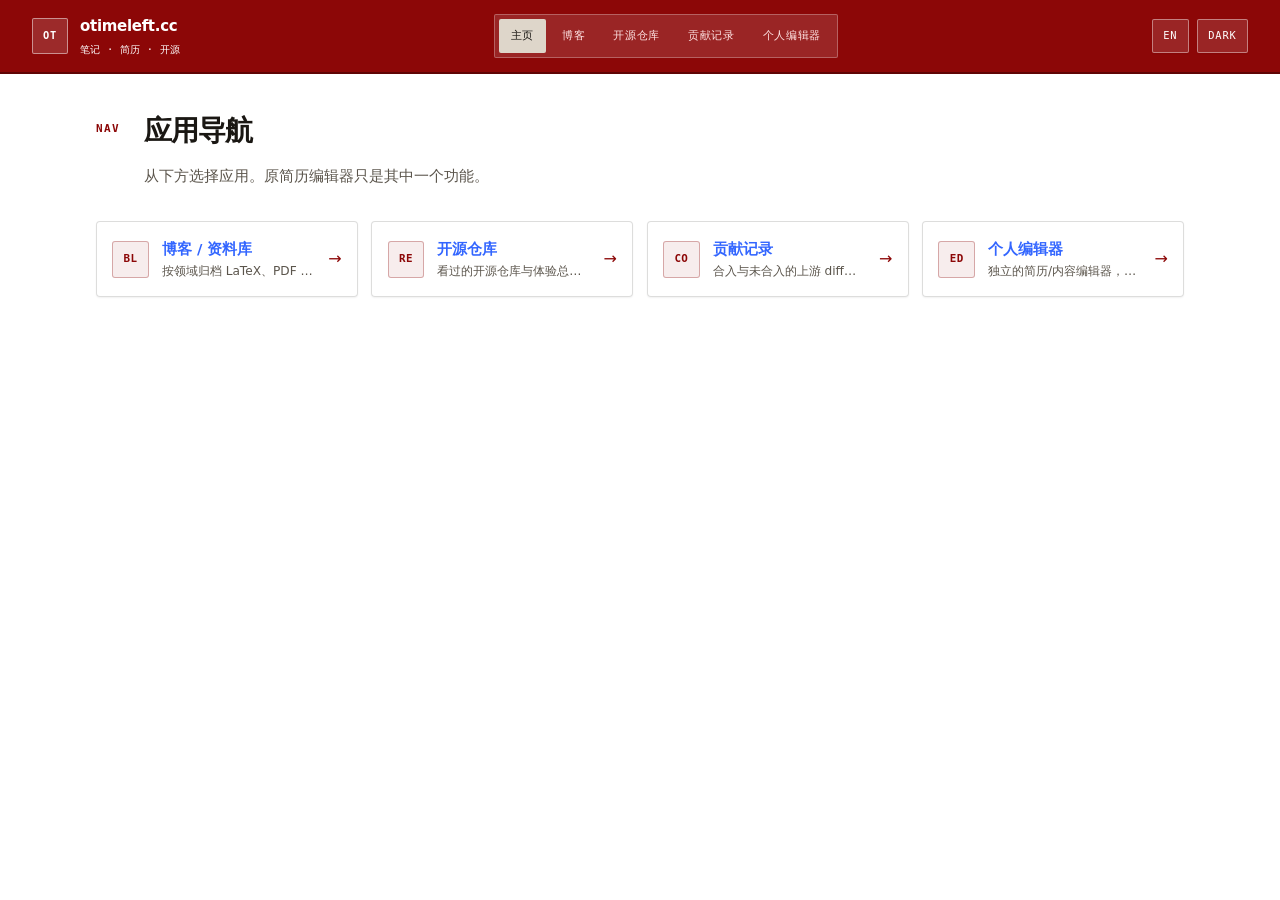
==== commit ce4ae72a: "feat(site): turn CV editor into BSD-style multi-app portal" ====
--- a/index.html
+++ b/index.html
@@ -3,9 +3,9 @@
   <head>
     <meta charset="UTF-8" />
     <meta name="viewport" content="width=device-width, initial-scale=1.0" />
-    <title>CV Editor — Personal site & resume builder</title>
-    <meta name="description" content="Modular personal homepage and composable resume PDF export." />
-    <meta name="author" content="CV Editor" />
+    <title>otimeleft.cc — Notes · CV · Open Source</title>
+    <meta name="description" content="Single navigation for notes, CV, open-source repositories, and upstream contribution diffs." />
+    <meta name="author" content="otimeleft.cc" />
     <link rel="stylesheet" href="assets/css/site.css" />
   </head>
   <body data-page="home">
--- a/assets/css/site.css
+++ b/assets/css/site.css
@@ -1035,3 +1035,503 @@
     padding: 0;
   }
 }
+
+/* FreshPorts-inspired portal styling */
+:root[data-theme="light"] {
+  --space-0: #ffffff;
+  --space-1: #f4f1ec;
+  --space-2: #ece7df;
+  --space-3: #ded6ca;
+  --fog: #1a1713;
+  --mist: #5b554c;
+  --dim: #7c7468;
+  --line: rgba(20, 14, 8, 0.14);
+  --line-strong: rgba(20, 14, 8, 0.28);
+  --accent: #8c0707;
+  --accent-soft: rgba(140, 7, 7, 0.08);
+  --signal: #8c0707;
+  --panel: rgba(255, 255, 255, 0.94);
+  --shadow: 0 1px 2px rgba(0, 0, 0, 0.06);
+}
+
+html {
+  background: var(--space-0);
+}
+
+.app::before,
+.app::after {
+  display: none;
+}
+
+.main {
+  max-width: 72rem;
+}
+
+.masthead {
+  background: #8c0707;
+  color: #ffffff;
+  border-bottom: 2px solid #5f0505;
+  backdrop-filter: none;
+}
+
+.masthead__brand,
+.masthead__brand strong,
+.masthead__brand small {
+  color: #ffffff;
+}
+
+.masthead__mark {
+  color: #ffffff;
+  border-color: rgba(255, 255, 255, 0.48);
+  background: rgba(255, 255, 255, 0.14);
+}
+
+.masthead__nav {
+  border-color: rgba(255, 255, 255, 0.28);
+  background: rgba(255, 255, 255, 0.12);
+  box-shadow: none;
+}
+
+.masthead__nav a {
+  color: #ffe4e4;
+}
+
+.masthead__nav a:hover {
+  color: #ffffff;
+  background: rgba(255, 255, 255, 0.16);
+}
+
+.masthead__nav a.is-active {
+  color: #8c0707;
+  background: #ffffff;
+}
+
+.masthead__actions button {
+  color: #ffffff;
+  border-color: rgba(255, 255, 255, 0.42);
+  background: rgba(255, 255, 255, 0.12);
+}
+
+.masthead__actions button:hover {
+  color: #ffffff;
+  border-color: #ffffff;
+}
+
+.main a {
+  color: #36f;
+}
+
+.portal-section {
+  padding-top: 2.5rem;
+}
+
+.portal-grid {
+  display: grid;
+  grid-template-columns: repeat(4, minmax(0, 1fr));
+  gap: 0.85rem;
+}
+
+.app-card {
+  display: flex;
+  align-items: center;
+  gap: 0.8rem;
+  min-width: 0;
+  padding: 0.95rem;
+  color: var(--fog);
+  border: 1px solid var(--line);
+  border-radius: 4px;
+  background: var(--panel);
+  box-shadow: var(--shadow);
+  transition: border-color 0.16s, transform 0.16s, box-shadow 0.16s;
+}
+
+.app-card:hover {
+  border-color: var(--line-strong);
+  box-shadow: 0 3px 10px rgba(20, 14, 8, 0.08);
+  transform: translateY(-1px);
+}
+
+.app-card__mark {
+  display: grid;
+  flex: 0 0 auto;
+  place-items: center;
+  width: 2.3rem;
+  height: 2.3rem;
+  font-family: var(--font-mono);
+  font-size: 0.68rem;
+  font-weight: 700;
+  letter-spacing: 0.04em;
+  color: #8c0707;
+  border: 1px solid rgba(140, 7, 7, 0.3);
+  background: rgba(140, 7, 7, 0.07);
+  border-radius: 3px;
+}
+
+.app-card__body {
+  display: grid;
+  min-width: 0;
+  gap: 0.1rem;
+}
+
+.app-card__body strong {
+  font-size: 0.92rem;
+  font-weight: 650;
+}
+
+.app-card__body small {
+  overflow: hidden;
+  font-size: 0.76rem;
+  line-height: 1.45;
+  color: var(--mist);
+  text-overflow: ellipsis;
+  white-space: nowrap;
+}
+
+.app-card__arrow {
+  margin-left: auto;
+  color: #8c0707;
+}
+
+.cat-tabs {
+  display: flex;
+  flex-wrap: wrap;
+  gap: 0.4rem;
+  margin: 1.4rem 0 0.85rem;
+}
+
+.cat-tabs button {
+  padding: 0.42rem 0.72rem;
+  font-family: var(--font-mono);
+  font-size: 0.7rem;
+  font-weight: 600;
+  letter-spacing: 0.04em;
+  color: var(--mist);
+  border: 1px solid var(--line);
+  border-radius: 3px;
+  background: var(--space-1);
+}
+
+.cat-tabs button:hover {
+  color: var(--fog);
+  border-color: var(--line-strong);
+}
+
+.cat-tabs button.is-active {
+  color: #ffffff;
+  border-color: #8c0707;
+  background: #8c0707;
+}
+
+.fp-list {
+  display: grid;
+  gap: 1px;
+  overflow: hidden;
+  border: 1px solid var(--line);
+  border-radius: 4px;
+  background: var(--line);
+}
+
+.fp-row {
+  padding: 1rem 1.1rem;
+  background: var(--space-0);
+}
+
+.fp-row h3 {
+  margin: 0.55rem 0 0.4rem;
+  font-size: 1rem;
+  font-weight: 650;
+}
+
+.fp-row p {
+  margin: 0;
+  font-size: 0.86rem;
+  line-height: 1.6;
+  color: var(--mist);
+}
+
+.fp-row__top {
+  display: flex;
+  flex-wrap: wrap;
+  gap: 0.35rem;
+}
+
+.fp-row__files {
+  display: flex;
+  flex-wrap: wrap;
+  gap: 0.65rem;
+  margin-top: 0.75rem;
+  font-family: var(--font-mono);
+  font-size: 0.72rem;
+}
+
+.fp-row__tags {
+  display: flex;
+  flex-wrap: wrap;
+  gap: 0.35rem;
+  margin-top: 0.5rem;
+}
+
+.fp-empty {
+  padding: 1.25rem;
+  color: var(--dim);
+  border: 1px dashed var(--line-strong);
+  border-radius: 4px;
+  background: var(--space-1);
+}
+
+.chip {
+  display: inline-flex;
+  align-items: center;
+  min-height: 1.4rem;
+  padding: 0.05rem 0.5rem;
+  font-family: var(--font-mono);
+  font-size: 0.64rem;
+  font-weight: 600;
+  letter-spacing: 0.03em;
+  color: #8c0707;
+  border: 1px solid rgba(140, 7, 7, 0.28);
+  border-radius: 999px;
+  background: rgba(140, 7, 7, 0.06);
+}
+
+.chip--muted {
+  color: var(--mist);
+  border-color: var(--line);
+  background: var(--space-1);
+}
+
+.fp-table-wrap {
+  overflow-x: auto;
+  border: 1px solid var(--line);
+  border-radius: 4px;
+  background: var(--space-0);
+}
+
+.fp-table {
+  width: 100%;
+  min-width: 46rem;
+  border-collapse: collapse;
+  font-size: 0.85rem;
+}
+
+.fp-table th {
+  padding: 0.68rem 0.8rem;
+  font-family: var(--font-mono);
+  font-size: 0.68rem;
+  font-weight: 600;
+  letter-spacing: 0.05em;
+  text-align: left;
+  color: #ffffff;
+  background: #8c0707;
+}
+
+.fp-table td {
+  padding: 0.8rem;
+  vertical-align: top;
+  border-top: 1px solid var(--line);
+}
+
+.fp-table tbody tr:nth-child(even) td {
+  background: #faf8f4;
+}
+
+.fp-muted {
+  margin-top: 0.3rem;
+  font-size: 0.76rem;
+  line-height: 1.5;
+  color: var(--dim);
+}
+
+.fp-links {
+  white-space: nowrap;
+}
+
+.fp-links a {
+  margin-right: 0.6rem;
+  font-family: var(--font-mono);
+  font-size: 0.72rem;
+}
+
+.status {
+  display: inline-flex;
+  align-items: center;
+  min-height: 1.5rem;
+  padding: 0.05rem 0.55rem;
+  font-family: var(--font-mono);
+  font-size: 0.68rem;
+  font-weight: 600;
+  border-radius: 999px;
+  white-space: nowrap;
+}
+
+.status--merged {
+  color: #0a6b32;
+  border: 1px solid rgba(10, 107, 50, 0.32);
+  background: rgba(10, 107, 50, 0.07);
+}
+
+.status--closed {
+  color: #8c0707;
+  border: 1px solid rgba(140, 7, 7, 0.32);
+  background: rgba(140, 7, 7, 0.06);
+}
+
+.status--open {
+  color: #1d4ed8;
+  border: 1px solid rgba(29, 78, 216, 0.3);
+  background: rgba(29, 78, 216, 0.06);
+}
+
+@media (max-width: 980px) {
+  .portal-grid {
+    grid-template-columns: repeat(2, minmax(0, 1fr));
+  }
+}
+
+@media (max-width: 620px) {
+  .portal-grid {
+    grid-template-columns: 1fr;
+  }
+
+  .app-card__body small {
+    white-space: normal;
+  }
+}
+
+.file-open,
+.diff-open {
+  padding: 0.38rem 0.58rem;
+  font-family: var(--font-mono);
+  font-size: 0.7rem;
+  font-weight: 600;
+  color: #8c0707;
+  border: 1px solid rgba(140, 7, 7, 0.28);
+  border-radius: 3px;
+  background: rgba(140, 7, 7, 0.05);
+}
+
+.file-open:hover,
+.diff-open:hover {
+  color: #ffffff;
+  border-color: #8c0707;
+  background: #8c0707;
+}
+
+.fp-viewer {
+  margin-top: 0.9rem;
+}
+
+.diff-row td {
+  padding: 0.8rem;
+  background: #faf8f4;
+}
+
+.viewer-toolbar {
+  display: flex;
+  align-items: center;
+  justify-content: space-between;
+  gap: 0.8rem;
+  margin-bottom: 0.6rem;
+  font-family: var(--font-mono);
+  font-size: 0.72rem;
+  font-weight: 600;
+  color: var(--mist);
+}
+
+.viewer-toolbar button {
+  padding: 0.32rem 0.55rem;
+  font: inherit;
+  color: #ffffff;
+  border: 1px solid #8c0707;
+  border-radius: 3px;
+  background: #8c0707;
+}
+
+.pdf-frame {
+  width: 100%;
+  height: 72vh;
+  border: 1px solid var(--line);
+  border-radius: 3px;
+  background: #f4f1ec;
+}
+
+.file-viewer {
+  max-height: 72vh;
+  overflow: auto;
+  margin: 0;
+  padding: 1rem;
+  font-family: var(--font-mono);
+  font-size: 0.74rem;
+  line-height: 1.55;
+  color: #201a14;
+  white-space: pre;
+  border: 1px solid var(--line);
+  border-radius: 3px;
+  background: #faf8f4;
+}
+
+.diff-viewer {
+  white-space: pre-wrap;
+  overflow-wrap: anywhere;
+}
+
+.viewer-loading {
+  padding: 0.85rem;
+  font-size: 0.82rem;
+  color: var(--mist);
+  border: 1px dashed var(--line-strong);
+  border-radius: 3px;
+  background: var(--space-1);
+}
+
+.fp-actions {
+  white-space: nowrap;
+}
+
+.fp-actions button {
+  margin-right: 0.45rem;
+}
+
+.local-catalog {
+  display: grid;
+  gap: 0.7rem;
+}
+
+.local-catalog__toolbar {
+  display: flex;
+  flex-wrap: wrap;
+  align-items: center;
+  gap: 0.5rem;
+}
+
+.local-catalog textarea {
+  width: 100%;
+  min-height: 20rem;
+  padding: 0.85rem;
+  font-family: var(--font-mono);
+  font-size: 0.75rem;
+  line-height: 1.55;
+  color: var(--fog);
+  border: 1px solid var(--line);
+  border-radius: 4px;
+  background: var(--space-1);
+  resize: vertical;
+}
+
+.local-status {
+  font-size: 0.8rem;
+  color: var(--signal);
+}
+
+.local-catalog .btn--primary {
+  color: #ffffff;
+  border-color: #8c0707;
+  background: #8c0707;
+}
+
+.fp-accounts {
+  display: flex;
+  flex-wrap: wrap;
+  gap: 0.45rem;
+  margin: 0 0 0.85rem;
+}
